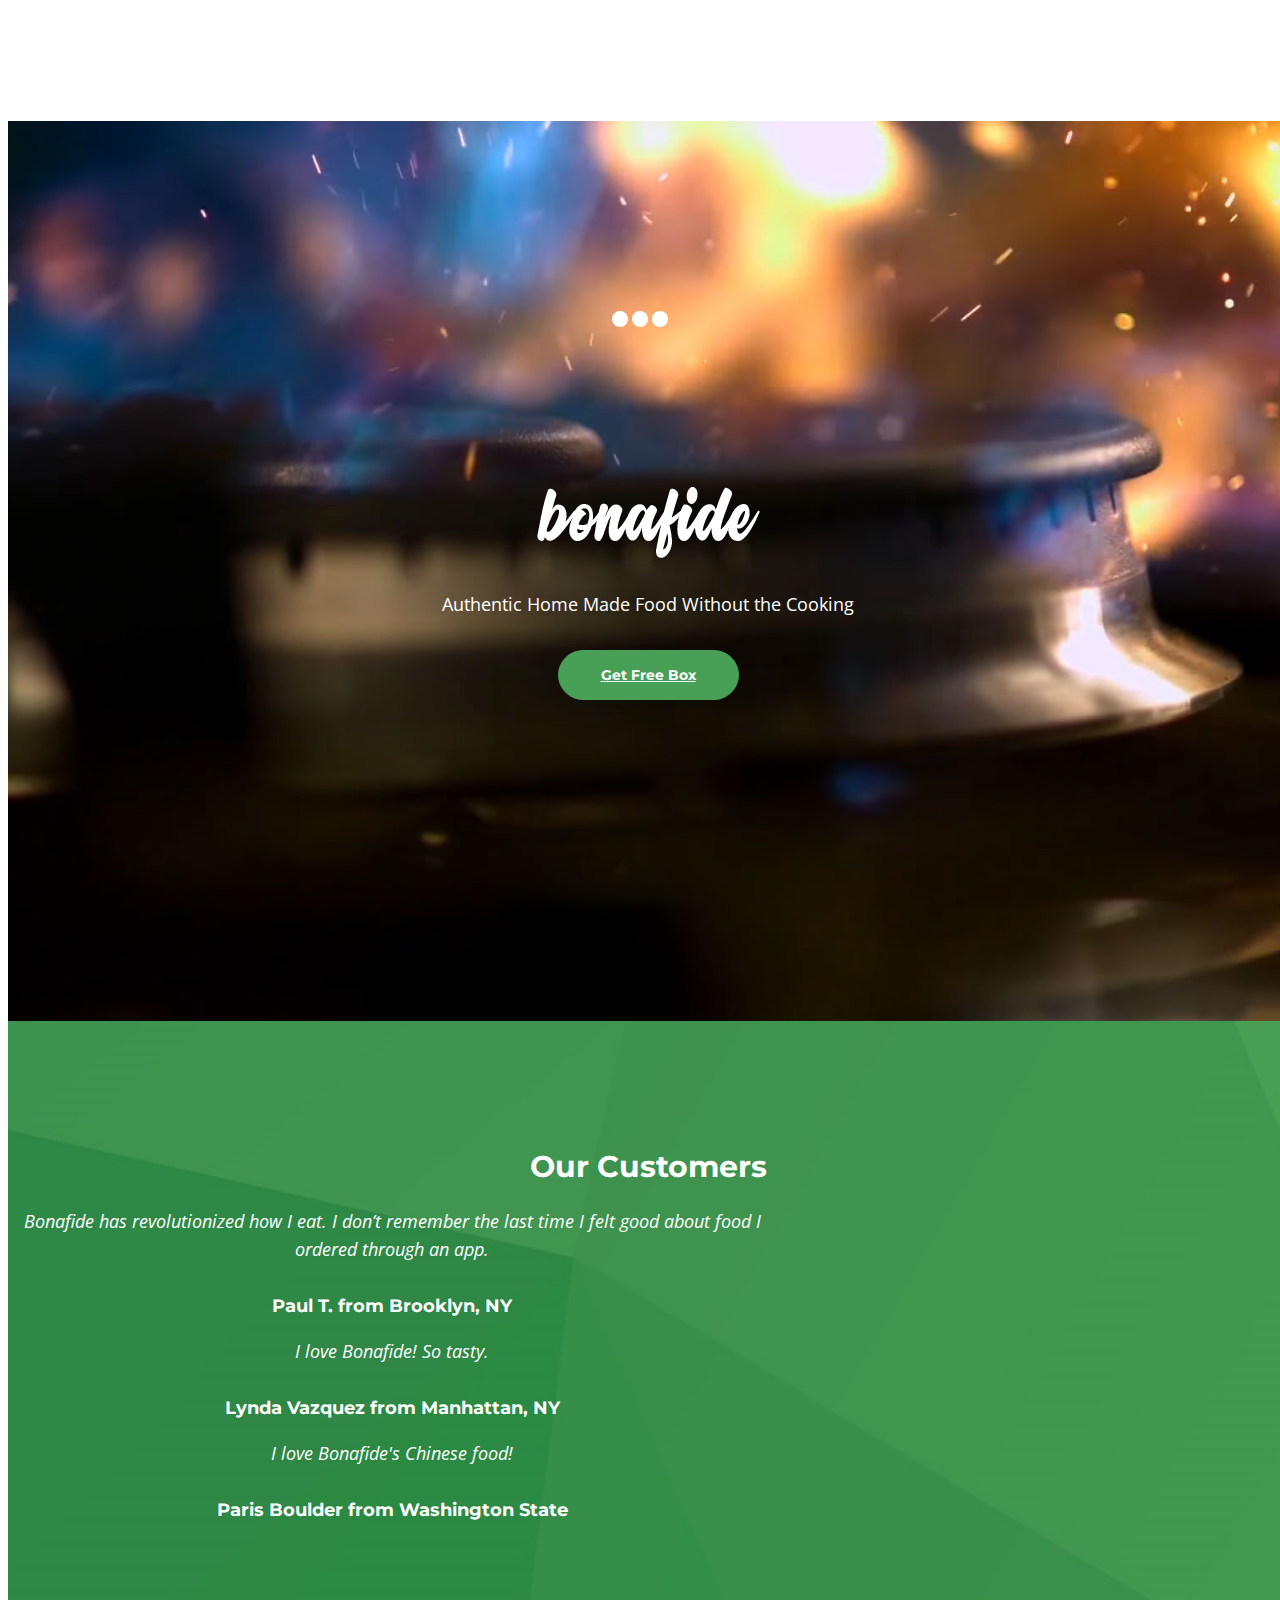
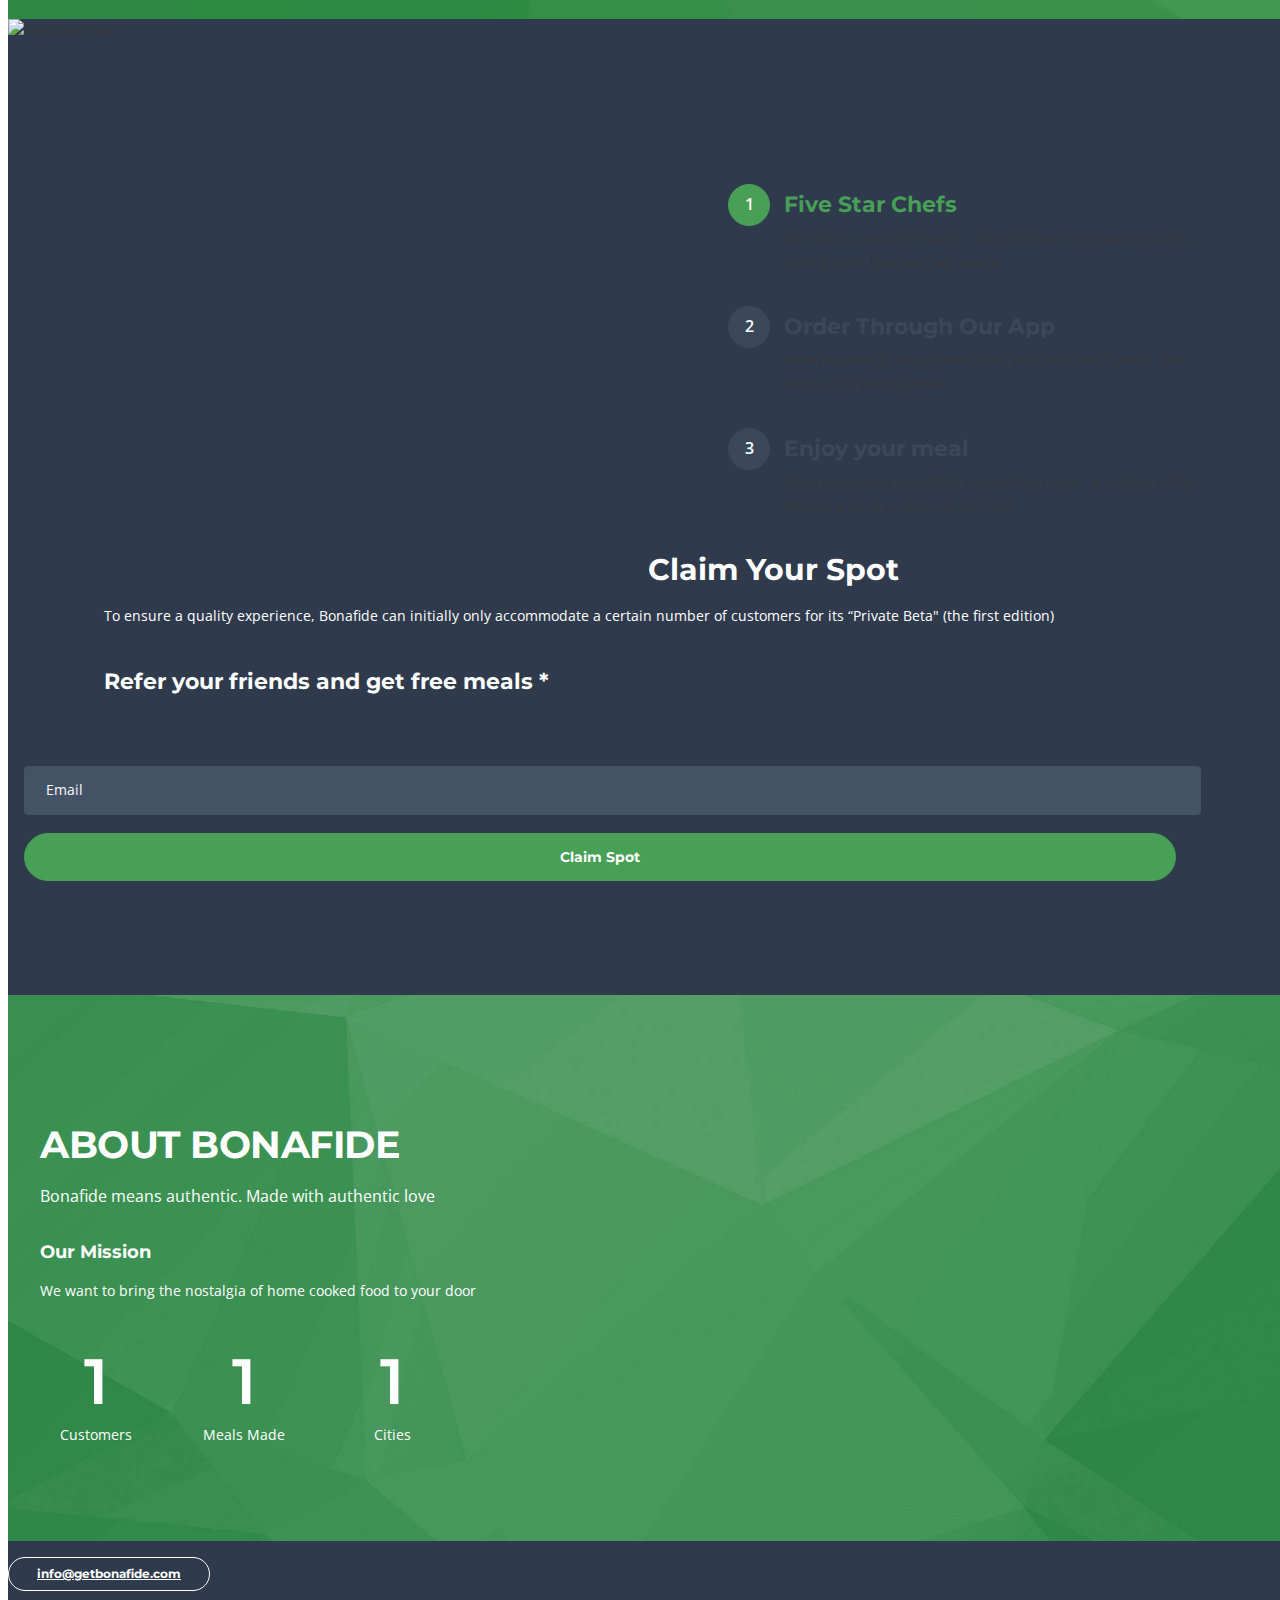
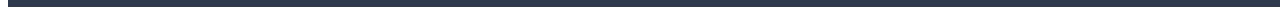
==== index.html @ af2a32ff "Fix CSS issues, redesign success page, implement JS progress controller" ====
<!DOCTYPE html>
<html lang="en">
    <head>
        <meta charset="utf-8">
        <meta name="viewport" content="width=device-width, initial-scale=1, shrink-to-fit=no">
        
        <!-- SEO Meta Tags -->
        <meta name="description" content="Create job listings, gather CV applications and present HR services to online visitors with this Bootstrap 4 HTML landing page template.">
        <meta name="author" content="Inovatik">

        <!-- OG Meta Tags to improve the way the post looks when you share the page on LinkedIn, Facebook, Google+ -->
        <meta property="og:site_name" content="" /> <!-- website name -->
        <meta property="og:site" content="" /> <!-- website link -->
        <meta property="og:title" content=""/> <!-- title shown in the actual shared post -->
        <meta property="og:description" content="" /> <!-- description shown in the actual shared post -->
        <meta property="og:image" content="" /> <!-- image link, make sure it's jpg -->
        <meta property="og:url" content="" /> <!-- where do you want your post to link to -->
        <meta property="og:type" content="article" />

        <!-- Website Title -->
        <title>Bonafide - Authentic Home Cooked Food</title>
        
        <!-- Styles -->
        <link href="https://fonts.googleapis.com/css?family=Open+Sans:300,300i,400,400i,600,600i,700,700i" rel="stylesheet">
        <link href="https://fonts.googleapis.com/css?family=Montserrat:600,700" rel="stylesheet">
        <link href="css/bootstrap.css" rel="stylesheet">
        <link href="css/fontawesome-all.css" rel="stylesheet">
        <link href="css/swiper.css" rel="stylesheet">
        <link href="css/magnific-popup.css" rel="stylesheet">
        <link href="css/styles.css" rel="stylesheet">
        
        <!-- Favicon  -->
        <link rel="icon" href="images/favicon.png">
    </head>
    <body data-spy="scroll" data-target=".fixed-top">
        
        <!-- Preloader -->
        <div class="spinner-wrapper">
            <div class="spinner">
                <div class="bounce1"></div>
                <div class="bounce2"></div>
                <div class="bounce3"></div>
            </div>
        </div>
        <!-- end of preloader -->
        

        <!-- Navbar -->
        <nav class="navbar navbar-expand-md navbar-dark navbar-custom fixed-top">
            <div class="container">
                <!-- Text Logo - Use this if you don't have a graphic logo -->
                <!-- <a class="navbar-brand logo-text page-scroll" href="index.html">Bonafide</a> -->

                <!-- Image Logo -->
                <a class="navbar-brand logo-image page-scroll" href="index.html"><img src="images/bonafide_white.png" alt="Bonafide"></a>
                <div class="sign-up-container">
                    <span class="nav-item">
                        <a class="btn-outline-sm" href="#application">Sign up</a>
                    </span>

                </div>                
                <!-- Mobile Menu Toggle Button -->
                <button class="navbar-toggler" type="button" data-toggle="collapse" data-target="#navbarsExampleDefault" aria-controls="navbarsExampleDefault" aria-expanded="false" aria-label="Toggle navigation">
                    <span class="navbar-toggler-awesome fas fa-bars"></span>
                    <span class="navbar-toggler-awesome fas fa-times"></span>
                </button>
                <!-- end of mobile menu toggle button -->

                
                <div class="collapse navbar-collapse" id="navbarsExampleDefault">
                    <!-- remove comment to show navigation
                         <ul class="navbar-nav ml-auto">
                         
                         <li class="nav-item">
                         <a class="nav-link page-scroll" href="#header">HOME <span class="sr-only">(current)</span></a>
                         </li>
                         <li class="nav-item">
                         <a class="nav-link page-scroll" href="#jobs">FIRST MEAL ON US</a>
                         </li>
                         <li class="nav-item">
                         <a class="nav-link page-scroll" href="#services">MEET OUR CHEFS</a>
                         </li>
                         <li class="nav-item">
                         <a class="nav-link page-scroll" href="#pricing">ABOUT</a>
                         </li>
                         
                         <li class="nav-item dropdown">
                         <a class="nav-link dropdown-toggle page-scroll" href="#about" id="navbarDropdown" role="button" aria-haspopup="true" aria-expanded="false">ABOUT</a>
                         <div class="dropdown-menu" aria-labelledby="navbarDropdown">
                         <a class="dropdown-item" href="job-details.html"><span class="item-text">JOB DETAILS</span></a>
                         <div class="dropdown-items-divide-hr"></div>
                         <a class="dropdown-item" href="terms-conditions.html"><span class="item-text">TERMS CONDITIONS</span></a>
                         <div class="dropdown-items-divide-hr"></div>
                         <a class="dropdown-item" href="privacy-policy.html"><span class="item-text">PRIVACY POLICY</span></a>
                         </div>
                         </li>

                         <li class="nav-item">
                         <a class="nav-link page-scroll" href="#contact">CONTACT</a>
                         </li>
                         </ul>

                         end navigation comment -->
                </div>
            </div> <!-- end of container -->
        </nav> <!-- end of navbar -->
        <!-- end of navbar -->


        <!-- Header -->
        <header id="header" class="header">

            <!-- Header YouTube Background -->
            <div id="bgndVideo" class="player" data-property="{videoURL:'https://www.youtube.com/watch?v=6_2565hnCmI', optimizeDisplay: true, containment:'.header', useOnMobile: true, quality:'highres', autoPlay:true, mute: true, startAt: 0, stopAt: 15, opacity: 1, stopMovieOnBlur: false, showControls: false, showInfo:false}"></div>
            
            <!-- end of header youtube background -->

            <div class="header-content outer">
                <div class="container middle">
                    <div class="row inner">
                        <div class="col-lg-12">
                            <h1 class="h1-large"><img alt="Bonafide" src="images/bonafide_white.png"/></h1>
                            <p class="p-heading p-large">Authentic Home Made Food Without the Cooking</p>
                            <a class="btn-solid-lg page-scroll" href="#application">Get Free Box</a>
                        </div> <!-- end of col -->
                    </div> <!-- end of row -->
                    

                </div> <!-- end of container -->
            </div> <!-- end of header-content -->
        </header> <!-- end of header -->
        <!-- end of header -->

        <!-- Testimonials -->
        <div class="slider">
            <div class="container">
                <div class="row">
                    <div class="col-lg-12">
                        <h3>Our Customers</h3>

                        <!-- Text Slider -->
                        <div class="slider-container">
                            <div class="swiper-container text-slider">
                                <div class="swiper-wrapper">
                                    
                                    <!-- Slide -->
                                    <div class="swiper-slide">
                                        <p class="testimonial-text p-large">Bonafide has revolutionized how I eat. I don’t remember the last time I felt good about food I ordered through an app.</p>
                                        <h5>Paul T. from Brooklyn, NY</h5>
                                    </div> <!-- end of swiper-slide -->
                                    <!-- end of slide -->

                                    <!-- Slide -->
                                    <div class="swiper-slide">
                                        <p class="testimonial-text p-large">I love Bonafide! So tasty.</p>
                                        <h5 class="testimonial-author">Lynda Vazquez from Manhattan, NY</h5>
                                    </div> <!-- end of swiper-slide -->
                                    <!-- end of slide -->

                                    <!-- Slide -->
                                    <div class="swiper-slide">
                                        <p class="testimonial-text p-large">I love Bonafide's Chinese food!</p>
                                        <h5 class="testimonial-author">Paris Boulder from Washington State</h5>
                                    </div> <!-- end of swiper-slide -->
                                    <!-- end of slide -->

                                </div> <!-- end of swiper-wrapper -->
                                
                                <!-- Add Arrows -->
                                <div class="swiper-button-next">
                                </div>
                                <div class="swiper-button-prev">
                                </div>
                                <!-- end of add arrows -->

                            </div> <!-- end of swiper-container -->
                        </div> <!-- end of slider-container -->
                        <!-- end of text slider -->

                    </div> <!-- end of col -->
                </div> <!-- end of row -->
            </div> <!-- end of container -->
        </div> <!-- end of slider -->
        <!-- end of testimonials -->

        <!-- Details 1 -->
        <div id="details" class="accordion clearfix">
            <div class="area-1">
                <img class="fit-picture" src="images/soup.jpg" alt="Bonafide Food" />
            </div>
            <div class="area-2">
                
                <!-- Accordion -->
                <div class="accordion-container" id="accordionOne">
                    <div class="item">
                        <div id="headingOne">
                            <h4>
                                <span data-toggle="collapse" data-target="#collapseOne" aria-expanded="true" aria-controls="collapseOne" role="button">
                                    <span class="circle-numbering">1</span><span class="accordion-title">Five Star Chefs</span>
                                </span>
                            </h4>
                        </div>
                        <div id="collapseOne" class="collapse show" aria-labelledby="headingOne" data-parent="#accordionOne">
                            <div class="accordion-body">
                                We put our meals through a board of world renowned chefs, testing each item on their menu
                            </div>
                        </div>
                    </div> <!-- end of item -->
                    
                    <div class="item">
                        <div id="headingTwo">
                            <h4>
                                <span class="collapsed" data-toggle="collapse" data-target="#collapseTwo" aria-expanded="false" aria-controls="collapseTwo" role="button">
                                    <span class="circle-numbering">2</span><span class="accordion-title">Order Through Our App</span>
                                </span>
                            </h4>
                        </div>
                        <div id="collapseTwo" class="collapse" aria-labelledby="headingTwo" data-parent="#accordionOne">
                            <div class="accordion-body">
                                View pictures of each menu item, read our chef stories, and select your perfect meal
                            </div>
                        </div>
                    </div> <!-- end of item -->
                    
                    <div class="item">
                        <div id="headingThree">
                            <h4>
                                <span class="collapsed" data-toggle="collapse" data-target="#collapseThree" aria-expanded="false" aria-controls="collapseThree" role="button">
                                    <span class="circle-numbering">3</span><span class="accordion-title">Enjoy your meal</span>
                                </span>
                            </h4>
                        </div>
                        <div id="collapseThree" class="collapse" aria-labelledby="headingThree" data-parent="#accordionOne">
                            <div class="accordion-body">
                                Receive your personalized meal at your door, and bask in the bliss of a meal prepared with love
                            </div>
                        </div>
                    </div> <!-- end of item -->
                </div> <!-- end of accordion-container -->
                <!-- end of accordion -->

            </div> <!-- end of area-2 -->
        </div> <!-- end of accordion -->
        <!-- end of details 1 -->


        <!-- Application Form -->
        <div id="application" class="form-1">
            <div class="container">
                <div class="row">
                    <div class="col-lg-6">

                        <!-- Text Container -->
                        <div class="text-container">
                            <h3>Claim Your Spot</h3>
                            <p>To ensure a quality experience, Bonafide can initially only accommodate a certain number of customers for its “Private Beta" (the first edition)</p>
                            <h4>Refer your friends and get free meals *</h4>
                        </div> <!-- end of text-container -->
                        <!-- end of text container -->

                    </div> <!-- end of col -->
                    <div class="col-lg-6">

                        <!-- Form Container -->
                        <form id="ApplicationForm" method="post" enctype="multipart/form-data" data-toggle="validator" data-focus="false">
                            <!--  <div class="form-group">
                                 <input type="text" class="form-control-input" id="gname" name="gname" required>
                                 <label class="label-control" for="gname">Name</label>
                                 <div class="help-block with-errors"></div>
                                 </div> -->
                            <div class="form-group">
                                <input type="email" class="form-control-input" id="gemail" name="gemail" required>
                                <label class="label-control" for="gemail">Email</label>
                                <div class="help-block with-errors"></div>
                            </div>
                            <div class="form-group">
                                <button id="claim_spot" type="submit" class="form-control-submit-button">Claim Spot</button>
                            </div>
                            <div class="form-message">
                                <div id="gmsgSubmit" class="h3 text-center hidden"></div>
                            </div>
                        </form>
                        <!-- end of form container -->

                    </div> <!-- end of col -->
                </div> <!-- end of row -->
            </div> <!-- end of container -->
        </div> <!-- end of form-1 -->
        <!-- end of application form -->
        



        <!-- About -->
        <div id="about" class="counter">
            <div class="container">
                <div class="row">
                    <!--
                         <div class="col-lg-5">
                         <div class="image-container">

                         <div class="slider-container">
                         <div class="swiper-container image-slider-2">
                         <div class="swiper-wrapper">
                         <div class="swiper-slide"><img class="img-fluid" src="images/spices.jpg" height="100%" width="100%" alt="alternative"></div>
                         <div class="swiper-slide"><img class="img-fluid" src="images/spices.jpg" height="100%" width="100%" alt="alternative"></div>
                         <div class="swiper-slide"><img class="img-fluid" src="images/spices.jpg" height="100%" width="100%" alt="alternative"></div>
                         </div>
                         </div>
                         </div>

                         </div>
                         </div>
                         end of image slider col -->

                    <div class="col-lg-12 text-center">
                        <div class="counter-container">
                            <h2>ABOUT BONAFIDE</h2>
                            <p class="p-large">Bonafide means authentic. Made with authentic love</p>
                            <h5>Our Mission</h5>
                            <p>We want to bring the nostalgia of home cooked food to your door</p>

                            <!-- Counter -->
                            <div id="counter" class="text-center">
                                <div class="cell">
                                    <div class="counter-value number-count" id="num_customers" data-count="234">1</div>
                                    <input type="hidden" id="hiddenVal">
                                    <p class="counter-info">Customers</p>
                                </div>
                                <div class="cell">
                                    <div class="counter-value number-count" data-count="1185">1</div>
                                    <p class="counter-info">Meals Made</p>
                                </div>
                                <div class="cell" style="margin-right:0px;">
                                    <div class="counter-value number-count" data-count="9">1</div>
                                    <p class="counter-info">Cities</p>
                                </div>
                            </div>
                            <!-- end of counter -->

                        </div> <!-- end of counter-container -->
                    </div> <!-- end of col -->
                </div> <!-- end of row -->
            </div> <!-- end of container -->
        </div> <!-- end of counter -->
        <!-- end of about -->

        

        <!-- Footer -->
        <div class="footer">
            <div class="container">
                <div class="row">
                    <!--
                    <div class="col-md-4">
                        <div class="footer-col">
                            <h4>About Bonafide</h4>
                            <p>We're passionate about offering authentic home cooked food to our customers</p>
                        </div>
                    </div>
                    end of col -->
                    <div class="col-md-12 text-center">
                        <a class="btn-outline-sm" href="mailto:info@getbonafide.com">info@getbonafide.com</a>
                    </div> <!-- end of col -->

                    <!--
                    <div>
                        <p class="p-small text-center" href="#">www.getbonafide.com</p>
                    </div>
                    -->
                    <!--  <div class="col-md-4">
                         <div class="footer-col float-lg-right">
                         <h4>Social Media</h4>
                         <span class="fa-stack fa-lg">
                         <a href="#your-link">
                         <i class="fas fa-circle fa-stack-2x facebook"></i>
                         <i class="fab fa-facebook-f fa-stack-1x"></i>
                         </a>
                         </span>
                         <span class="fa-stack fa-lg">
                         <a href="#your-link">
                         <i class="fas fa-circle fa-stack-2x twitter"></i>
                         <i class="fab fa-twitter fa-stack-1x"></i>
                         </a>
                         </span>
                         <span class="fa-stack fa-lg">
                         <a href="#your-link">
                         <i class="fas fa-circle fa-stack-2x google-plus"></i>
                         <i class="fab fa-google-plus-g fa-stack-1x"></i>
                         </a>
                         </span>
                         <span class="fa-stack fa-lg">
                         <a href="#your-link">
                         <i class="fas fa-circle fa-stack-2x instagram"></i>
                         <i class="fab fa-instagram fa-stack-1x"></i>
                         </a>
                         </span>
                         <span class="fa-stack fa-lg">
                         <a href="#your-link">
                         <i class="fas fa-circle fa-stack-2x linkedin"></i>
                         <i class="fab fa-linkedin-in fa-stack-1x"></i>
                         </a>
                         </span>
                         <span class="fa-stack fa-lg">
                         <a href="#your-link">
                         <i class="fas fa-circle fa-stack-2x dribbble"></i>
                         <i class="fab fa-dribbble fa-stack-1x"></i>
                         </a>
                         </span>
                         </div> -->
                </div> <!-- end of col -->
            </div> <!-- end of row -->
        </div> <!-- end of container -->
<!--        <div class="copyright">
            <div class="container">
                <div class="row">
                    <div class="col-lg-12">
                        <p class="p-small text-center">Copyright © Bonafide - Authentic Home Cooked Food</p>
                    </div>
                </div>
            </div>
        </div> end of copyright -->
        <!-- end of footer -->
        
        <!-- Scripts -->
        <script src="js/jquery.min.js"></script> <!-- jQuery for Bootstrap's JavaScript plugins -->
        <script src="js/popper.min.js"></script> <!-- Popper tooltip library for Bootstrap -->
        <script src="js/bootstrap.min.js"></script> <!-- Bootstrap framework -->
        <script src="js/jquery.easing.min.js"></script> <!-- jQuery Easing for smooth scrolling between anchors -->
        <script src="js/jquery.mb.ytplayer.min.js"></script> <!-- YTPlayer for video header background -->
        <script src="js/swiper.min.js"></script> <!-- Swiper for image and text sliders -->
        <script src="js/jquery.magnific-popup.js"></script> <!-- Magnific Popup for lightboxes -->
        <script src="js/isotope.pkgd.min.js"></script> <!-- Isotope for filter -->
        <script src="js/jquery.countTo.js"></script> <!-- jQuery countTo for counting animation -->
        <script src="js/validator.min.js"></script> <!-- Validator.js - Bootstrap plugin that validates forms -->
        <script src="js/scripts.js"></script> <!-- Custom scripts -->
    </body>
</html>
---- css/styles.css ----
/* Template: Viso - HR Recruiting Landing Page Template
   Author: InovatikThemes
   Created: Oct 2018
   Description: Master CSS file
*/

/*****************************************
Table Of Contents:

01. General Styles
02. Preloader
03. Navigation
04. Header
05. Objectives
06. Jobs Panel
07. Jobs List
08. Application Form
09. Testimonials
10. Services
11. Details 1
12. Details 2
13. Pricing Table
14. About
15. Contact
16. Footer
17. Back To Top Button
18. Terms Conditions And Privacy Policy
19. Media Queries
******************************************/

/*****************************************
Colors:

- Backgrounds - light gray: #f8f9fc
- Backgrounds - dark gray: #2f3b4d
- Backgrounds, header text, filter buttons, accordion circles, tabs links - gray: #3b485a
- Buttons - green: rgb(72,159,86)
- Navbar - dark purple: #914ada
- Buttons, headings, social icons, tabs links - purple: #b15bfd;
- Buttons, headings, bullets, small icons - light purple: #c788ff
******************************************/


/******************************/
/*     01. General Styles     */
/******************************/
body,
html {
    width: 100%;
    height: 100%;
}
.narrow-page{
    max-width: 530px;
    margin-left: auto;
    margin-right: auto;
}
body, p {
    color: #37373c; 
    font: 400 0.875rem/1.5rem "Open Sans", sans-serif;
}

.p-large {
    font: 400 1rem/1.625rem "Open Sans", sans-serif;
}

.p-small {
    font: 400 0.75rem/1.125rem "Open Sans", sans-serif;
}

.p-heading {
    margin-bottom: 3.75rem;
}

.v-space-lg li {
    margin-bottom: 0.25rem;
}

.indent {
    padding-left: 1.25rem;
}

h1 {
    font: 700 3rem/3.5rem "Montserrat", sans-serif;
    letter-spacing: -1.25px;
}

.h1-large {
    margin-bottom: 0.75rem;
    font: 700 2.75rem/3.375rem "Montserrat", sans-serif;
}

h2 {
    margin-bottom: 0.875rem;
    color: #3b485a;
    font: 700 2.375rem/2.75rem "Montserrat", sans-serif;
    letter-spacing: -0.5px;
}

h3 {
    margin-bottom: 0.625rem;
    color: #3b485a;
    font: 700 1.875rem/2.5rem "Montserrat", sans-serif;
}

h4 {
    margin-bottom: 0.5rem;
    color: #3b485a;
    font: 700 1.375rem/1.75rem "Montserrat", sans-serif;
}

h5 {
    color: #3b485a;
    font: 700 1.125rem/1.625rem "Montserrat", sans-serif;
}

h6 {
    color: #3b485a;
    font: 700 1rem/1.5rem "Montserrat", sans-serif;
}

a {
    color: #37373c;
}

a:hover {
    color: #37373c;
    text-decoration: none;
}

.underline,
.underline:hover {
    text-decoration: underline;
}

.testimonial-text {
    font-style: italic;
}

.purple {
    color: #b15bfd;
}

.purple-light {
    color: #c788ff;
}

.btn-solid-reg {
    display: inline-block;
    padding: 1.25rem 2.25rem 1.25rem 2.25rem;
    border: 1px solid rgb(72,159,86);
    border-radius: 2rem;
    background-color: rgb(72,159,86);
    color: #fff;
    font: 700 0.875rem/0 "Montserrat", sans-serif;
    transition: all 0.2s;
}

.btn-solid-reg:hover {
    background-color: transparent;
    color: rgb(72,159,86);
}

.btn-solid-lg {
    display: inline-block;
    padding: 1.5rem 2.625rem 1.5rem 2.625rem;
    border: 1px solid rgb(72,159,86);
    border-radius: 2rem;
    background-color: rgb(72,159,86);
    color: #fff;
    font: 700 0.875rem/0 "Montserrat", sans-serif;
    transition: all 0.2s;
}

.btn-solid-lg:hover {
    background-color: transparent;
    color: rgb(72,159,86);
}

.btn-outline-reg {
    display: inline-block;
    padding: 1.25rem 2.25rem 1.25rem 2.25rem;
    border: 1px solid #b15bfd;
    border-radius: 2rem;
    background-color: transparent;
    color: #b15bfd;
    font: 700 0.875rem/0 "Montserrat", sans-serif;
    transition: all 0.2s;
}

.btn-outline-reg:hover {
    background-color: #b15bfd;
    color: #fff;
}

.btn-outline-sm {
    display: inline-block;
    padding: 1rem 1.75rem 1rem 1.75rem;
    border: 1px solid #fff;
    border-radius: 2rem;
    background-color: transparent;
    color: #fff;
    font: 700 0.75rem/0 "Montserrat", sans-serif;
    transition: all 0.2s;
}

.btn-outline-sm:hover {
    background-color: #fff;
    color: #37373c;
}

.btn-read-more {
    display: inline-block;
    color: rgb(72,159,86);
    font: 600 0.875rem/1.5rem "Montserrat", sans-serif;
    transition: all 0.2s;
}

.btn-read-more:hover {
    color: #a9eb5f;
}

.section-divide-hr {
    width: 84%;
    height: 1px;
    border: none;
    background-color: #864b82;
    opacity: 0.2;
}

.form-group {
    position: relative;
    margin-bottom: 1.125rem;
}

.form-group.has-error.has-danger {
    margin-bottom: 0.625rem;
}

.form-group.has-error.has-danger .help-block.with-errors ul {
    margin-top: 0.375rem;
}

.label-control {
    position: absolute;
    top: 0.8125rem;
    left: 1.375rem;
    color: #f8f9fc;
    opacity: 1;
    font: 400 0.875rem/1.375rem "Open Sans", sans-serif;
    cursor: text;
    transition: all 0.2s ease;
}

/* IE10+ hack to solve lower label text position compared to the rest of the browsers */
@media screen and (-ms-high-contrast: active), screen and (-ms-high-contrast: none) {  
    .label-control {
        top: 0.625rem;
    }
}

.form-control-input:focus + .label-control,
.form-control-input.notEmpty + .label-control,
.form-control-textarea:focus + .label-control,
.form-control-textarea.notEmpty + .label-control {
    top: 0.125rem;
    opacity: 1;
    font-size: 0.75rem;
    font-weight: 700;
}

.form-control-input,
.form-control-select {
    display: block; /* needed for proper display of the label in Firefox, IE, Edge */
    width: 100%;
    padding-top: 1rem;
    padding-bottom: 0rem;
    padding-left: 1.3125rem;
    border: 1px solid #445266;
    border-radius: 0.25rem;
    background-color: #445266;
    color: #fff;
    font: 400 0.875rem/1.9375rem "Open Sans", sans-serif;
    transition: all 0.2s;
    -webkit-appearance: none; /* removes inner shadow on form inputs on ios safari */
}

.form-control-select {
    padding-top: 0.5rem;
    padding-bottom: 0.5rem;
    height: 2.875rem;
}

/* IE10+ hack to solve lower label text position compared to the rest of the browsers */
@media screen and (-ms-high-contrast: active), screen and (-ms-high-contrast: none) {  
    .form-control-input {
        padding-top: 1rem;
        padding-bottom: 0.5rem;
        line-height: 2rem;
    }

    .form-control-select {
        padding-top: 0.625rem;
        padding-bottom: 0.75rem;
        line-height: 2rem;
    }
}

select {
    /* you should keep these first rules in place to maintain cross-browser behavior */
    -webkit-appearance: none;
    -moz-appearance: none;
    -ms-appearance: none;
    -o-appearance: none;
    appearance: none;
    background-image: url('../images/down-arrow.png');
    background-position: 96% 50%;
    background-repeat: no-repeat;
    outline: none;
}

select::-ms-expand {
    display: none; /* removes the ugly default down arrow on select form field in IE11 */
}

.form-control-textarea {
    display: block; /* used to eliminate a bottom gap difference between Chrome and IE/FF */
    width: 100%;
    height: 8rem; /* used instead of html rows to normalize height between Chrome and IE/FF */
    padding-top: 1.25rem;
    padding-left: 1.3125rem;
    border: 1px solid #445266;
    border-radius: 0.25rem;
    background-color: #445266;
    color: #fff;
    font: 400 0.875rem/1.75rem "Open Sans", sans-serif;
    transition: all 0.2s;
}

.form-control-input:focus,
.form-control-select:focus,
.form-control-textarea:focus {
    border: 1px solid #556274;
    outline: none; /* Removes blue border on focus */
    background-color: #556274;
    box-shadow: 0 0.5rem 0.5rem -0.375rem #0f1d24;
}

.form-control-input:hover,
.form-control-select:hover,
.form-control-textarea:hover {
    border: 1px solid #556274;
    background-color: #556274;
    box-shadow: 0 0.5rem 0.5rem -0.375rem #0f1d24;
}

.checkbox {
    font: 400 0.75rem/1.25rem "Open Sans", sans-serif;
}

input[type='checkbox'] {
    vertical-align: -15%;
    margin-right: 0.375rem;
}

/* IE10+ hack to raise checkbox field position compared to the rest of the browsers */
@media screen and (-ms-high-contrast: active), screen and (-ms-high-contrast: none) {  
    input[type='checkbox'] {
        vertical-align: -9%;
    }
}

.form-control-submit-button {
    display: inline-block;
    width: 100%;
    height: 3rem;
    border: 1px solid rgb(72,159,86);
    border-radius: 1.5rem;
    background-color: rgb(72,159,86);
    color: #fff;
    font: 700 0.875rem/1.75rem "Montserrat", sans-serif;
    cursor: pointer;
    transition: all 0.2s;
}

.form-control-submit-button:hover {
    background-color: transparent;
    color: rgb(72,159,86);
}

/* Form Success And Error Message Formatting */
#gmsgSubmit.h3.text-center.tada.animated,
#cmsgSubmit.h3.text-center.tada.animated,
#pmsgSubmit.h3.text-center.tada.animated,
#gmsgSubmit.h3.text-center,
#cmsgSubmit.h3.text-center,
#pmsgSubmit.h3.text-center {
    display: block;
    margin-bottom: 0;
    color: #f9f9fc;
    font: 400 1.125rem/1rem "Open Sans", sans-serif;
}

.help-block.with-errors {
    color: #fff;
    font-size: 0.75rem;
    line-height: 1.125rem;
}

.help-block.with-errors ul {
    margin-bottom: 0;
}
/* end of form success and error message formatting */

/* Form Success And Error Message Animation - Animate.css */
@-webkit-keyframes tada {
    from {
        -webkit-transform: scale3d(1, 1, 1);
        -ms-transform: scale3d(1, 1, 1);
        transform: scale3d(1, 1, 1);
    }
    10%, 20% {
        -webkit-transform: scale3d(.9, .9, .9) rotate3d(0, 0, 1, -3deg);
        -ms-transform: scale3d(.9, .9, .9) rotate3d(0, 0, 1, -3deg);
        transform: scale3d(.9, .9, .9) rotate3d(0, 0, 1, -3deg);
    }
    30%, 50%, 70%, 90% {
        -webkit-transform: scale3d(1.1, 1.1, 1.1) rotate3d(0, 0, 1, 3deg);
        -ms-transform: scale3d(1.1, 1.1, 1.1) rotate3d(0, 0, 1, 3deg);
        transform: scale3d(1.1, 1.1, 1.1) rotate3d(0, 0, 1, 3deg);
    }
    40%, 60%, 80% {
        -webkit-transform: scale3d(1.1, 1.1, 1.1) rotate3d(0, 0, 1, -3deg);
        -ms-transform: scale3d(1.1, 1.1, 1.1) rotate3d(0, 0, 1, -3deg);
        transform: scale3d(1.1, 1.1, 1.1) rotate3d(0, 0, 1, -3deg);
    }
    to {
        -webkit-transform: scale3d(1, 1, 1);
        -ms-transform: scale3d(1, 1, 1);
        transform: scale3d(1, 1, 1);
    }
}

@keyframes tada {
    from {
        -webkit-transform: scale3d(1, 1, 1);
        -ms-transform: scale3d(1, 1, 1);
        transform: scale3d(1, 1, 1);
    }
    10%, 20% {
        -webkit-transform: scale3d(.9, .9, .9) rotate3d(0, 0, 1, -3deg);
        -ms-transform: scale3d(.9, .9, .9) rotate3d(0, 0, 1, -3deg);
        transform: scale3d(.9, .9, .9) rotate3d(0, 0, 1, -3deg);
    }
    30%, 50%, 70%, 90% {
        -webkit-transform: scale3d(1.1, 1.1, 1.1) rotate3d(0, 0, 1, 3deg);
        -ms-transform: scale3d(1.1, 1.1, 1.1) rotate3d(0, 0, 1, 3deg);
        transform: scale3d(1.1, 1.1, 1.1) rotate3d(0, 0, 1, 3deg);
    }
    40%, 60%, 80% {
        -webkit-transform: scale3d(1.1, 1.1, 1.1) rotate3d(0, 0, 1, -3deg);
        -ms-transform: scale3d(1.1, 1.1, 1.1) rotate3d(0, 0, 1, -3deg);
        transform: scale3d(1.1, 1.1, 1.1) rotate3d(0, 0, 1, -3deg);
    }
    to {
        -webkit-transform: scale3d(1, 1, 1);
        -ms-transform: scale3d(1, 1, 1);
        transform: scale3d(1, 1, 1);
    }
}

.tada {
    -webkit-animation-name: tada;
    animation-name: tada;
}

.animated {
    -webkit-animation-duration: 1s;
    animation-duration: 1s;
    -webkit-animation-fill-mode: both;
    animation-fill-mode: both;
}
/* end of form success and error message animation - Animate.css */

/* Fade-move Animation For Lightbox - Magnific Popup */
/* at start */
.my-mfp-slide-bottom .zoom-anim-dialog {
    opacity: 0;
    transition: all 0.2s ease-out;
    -webkit-transform: translateY(-1.25rem) perspective(37.5rem) rotateX(10deg);
    -ms-transform: translateY(-1.25rem) perspective(37.5rem) rotateX(10deg);
    transform: translateY(-1.25rem) perspective(37.5rem) rotateX(10deg);
}

/* animate in */
.my-mfp-slide-bottom.mfp-ready .zoom-anim-dialog {
    opacity: 1;
    -webkit-transform: translateY(0) perspective(37.5rem) rotateX(0); 
    -ms-transform: translateY(0) perspective(37.5rem) rotateX(0); 
    transform: translateY(0) perspective(37.5rem) rotateX(0); 
}

/* animate out */
.my-mfp-slide-bottom.mfp-removing .zoom-anim-dialog {
    opacity: 0;
    -webkit-transform: translateY(-0.625rem) perspective(37.5rem) rotateX(10deg); 
    -ms-transform: translateY(-0.625rem) perspective(37.5rem) rotateX(10deg); 
    transform: translateY(-0.625rem) perspective(37.5rem) rotateX(10deg); 
}

/* dark overlay, start state */
.my-mfp-slide-bottom.mfp-bg {
    opacity: 0;
    transition: opacity 0.2s ease-out;
}

/* animate in */
.my-mfp-slide-bottom.mfp-ready.mfp-bg {
    opacity: 0.8;
}
/* animate out */
.my-mfp-slide-bottom.mfp-removing.mfp-bg {
    opacity: 0;
}
/* end of fade-move animation for lightbox - magnific popup */

/* Fade Animation For Image Slider - Magnific Popup */
@-webkit-keyframes fadeIn {
    from {
        opacity: 0;
    }
    to {
        opacity: 1;
    }
}

@keyframes fadeIn {
    from {
        opacity: 0;
    }
    to {
        opacity: 1;
    }
}

.fadeIn {
    -webkit-animation: fadeIn 0.6s;
    animation: fadeIn 0.6s;
}

@-webkit-keyframes fadeOut {
    from {
        opacity: 1;
    }
    to {
        opacity: 0;
    }
}

@keyframes fadeOut {
    from {
        opacity: 1;
    }
    to {
        opacity: 0;
    }
}

.fadeOut {
    -webkit-animation: fadeOut 0.8s;
    animation: fadeOut 0.8s;
}
/* end of fade animation for image slider - magnific popup */


/*************************/
/*     02. Preloader     */
/*************************/
.spinner-wrapper {
    position: fixed;
    z-index: 999999;
    top: 0;
    right: 0;
    bottom: 0;
    left: 0;
    /*background: #1e374b;*/
}

.spinner {
    position: absolute;
    top: 50%; /* centers the loading animation vertically one the screen */
    left: 50%; /* centers the loading animation horizontally one the screen */
    width: 3.75rem;
    height: 1.25rem;
    margin: -0.625rem 0 0 -1.875rem; /* is width and height divided by two */ 
    text-align: center;
    margin-top: -10em;
}

.spinner > div {
    display: inline-block;
    width: 1rem;
    height: 1rem;
    border-radius: 100%;
    background-color: #fff;
    -webkit-animation: sk-bouncedelay 1.4s infinite ease-in-out both;
    animation: sk-bouncedelay 1.4s infinite ease-in-out both;
}

.spinner .bounce1 {
    -webkit-animation-delay: -0.32s;
    animation-delay: -0.32s;
}

.spinner .bounce2 {
    -webkit-animation-delay: -0.16s;
    animation-delay: -0.16s;
}

@-webkit-keyframes sk-bouncedelay {
    0%, 80%, 100% { -webkit-transform: scale(0); }
    40% { -webkit-transform: scale(1.0); }
}

@keyframes sk-bouncedelay {
    0%, 80%, 100% { 
        -webkit-transform: scale(0);
        -ms-transform: scale(0);
        transform: scale(0);
    } 40% { 
        -webkit-transform: scale(1.0);
        -ms-transform: scale(1.0);
        transform: scale(1.0);
    }
}


/**************************/
/*     03. Navigation     */
/**************************/
.navbar-custom {
    /*	  background-color: rgb(72,159,86);*/
    font: 600 0.75rem/2rem "Montserrat", sans-serif;
    transition: all 0.2s;
}
.top-nav-collapse{
    background-color: rgb(73,159,86) !important;
}
.navbar-custom .navbar-brand.logo-text {
    margin-top: -2px;
    font: italic 600 2.75rem/2rem "Open Sans", sans-serif;
    letter-spacing: -1px;
}

.navbar-custom .navbar-brand.logo-image img {
   /* width: 4.4375rem;*/
    height: 2rem;
    margin-bottom: 1px;
    -webkit-backface-visibility: hidden;
}

.navbar-custom .navbar-nav {
    margin-top: 0.75rem;
}
.navbar-custom .container{
    position: relative;

}
.navbar-custom .sign-up-container{
    position: absolute;
    right: 15px;

}
.navbar-custom .nav-item .nav-link {
    padding: 0.25rem 0.75rem 0.25rem 0.75rem;
    color: #fff;
    transition: all 0.2s ease;
}

.navbar-custom .nav-item .nav-link:hover,
.navbar-custom .nav-item .nav-link.active {
    color: #befd77;
}

/* Dropdown Menu */
.navbar-custom .dropdown:hover > .dropdown-menu {
    display: block; /* this makes the dropdown menu stay open while hovering it */
    min-width: auto;
    animation: fadeDropdown 0.2s; /* required for the fade animation */
}

@keyframes fadeDropdown {
    0% {
        opacity: 0;
    }

    100% {
        opacity: 1;
    }
}

.navbar-custom .dropdown-toggle:focus { /* removes dropdown outline on focus  */
    outline: 0;
}

.navbar-custom .dropdown-menu {
    margin-top: 0;
    border: none;
    border-radius: 0.375rem;
    /* background-color: #3b485a;*/
    /*	background-color: rgb(72,159,86);*/
}

.navbar-custom .dropdown-item {
    color: #fff;
}

.navbar-custom .dropdown-item:hover {
    background-color: rgb(72,159,86);
    /* background-color: #3b485a;*/
}

.navbar-custom .dropdown-item .item-text {
    font: 600 0.75rem/1.5rem "Montserrat", sans-serif;
}

.navbar-custom .dropdown-item:hover .item-text {
    color: #befd77;
}

.navbar-custom .dropdown-items-divide-hr {
    width: 100%;
    height: 1px;
    margin: 0.25rem auto 0.25rem auto;
    border: none;
    background-color: #b5bcc4;
    opacity: 0.2;
}
/* end of dropdown menu */

.navbar-custom .btn-outline-sm {
    /*	display: none;*/
}

.navbar-custom .navbar-toggler {
    border: none;
    color: #fff;
    font-size: 2rem;
    /* IMPORTANT remove to enable toggler */
    display: none;
}

.navbar-custom button[aria-expanded='false'] .navbar-toggler-awesome.fas.fa-times{
    display: none;
}

.navbar-custom button[aria-expanded='false'] .navbar-toggler-awesome.fas.fa-bars{
    display: inline-block;
}

.navbar-custom button[aria-expanded='true'] .navbar-toggler-awesome.fas.fa-bars{
    display: none;
}

.navbar-custom button[aria-expanded='true'] .navbar-toggler-awesome.fas.fa-times{
    display: inline-block;
    margin-right: 0.125rem;
}


/*********************/
/*    04. Header     */
/*********************/
.header {
    background: linear-gradient(rgba(145, 211, 67, 0), rgba(145, 211, 67, 0)), url('../images/header-background.jpg') center center no-repeat;
    background-size: cover; 
    text-align: center;
    min-height: 100%;

}
.outer {
    display: table;
    position: absolute;
    height: 100%;
    width: 100%;
}

.middle {
    display: table-cell;
    vertical-align: middle;
}

.inner {
    margin-left: auto;
    margin-right: auto;
}
.header .header-content {
    /*padding-top: 10rem;
  padding-bottom: 4rem;*/
}

.header .h1-large,
.header .p-large {
    color: #fff;
}

.header .p-large {
    font-size: 1.125rem;
    line-height: 1.75rem;
}

.header .p-heading {
    margin-bottom: 2rem;
}

/* Customer Logos */
.header .slider-wrapper {
    width: 100%;
    margin-top: 6rem;
    border-radius: 4rem;
    background-color: #f8f9fc;
}

.header .swiper-container {
    max-width: 86%;
    padding-top: 1.25rem;
    padding-bottom: 1.25rem;
    text-align: center;
}
/* end of customer logos */


/*************************/
/*    05. Objectives     */
/*************************/
.basic-1 .area-1,
.basic-1 .area-2 {
    height: 100%;
    padding-top: 7.5rem;
    padding-bottom: 6.5rem;
}

.basic-1 .area-1 {
    background-color: #2f3b4d;
}

.basic-1 .area-2 {
    background-color: #3b485a;
}

.basic-1 .area-1 .text-container {
    margin-right: 1rem;
    margin-left: 1rem;
}

.basic-1 .area-2 .text-container {
    margin-left: 1rem;
    margin-right: 1rem;
}

.basic-1 .fa-stack {
    margin-right: 0.5rem;
    vertical-align: -19%;
}

.basic-1 .area-1 .fa-stack-2x {
    color: #b15bfd;
}

.basic-1 .area-1 .fa-stack-1x {
    color: #fff;
}

.basic-1 .area-2 .fa-stack-2x {
    color: #b15bfd;
}

.basic-1 .area-2 .fa-stack-1x {
    color: #fff;
}

.basic-1 h3,
.basic-1 p {
    color: #fff;
}

.basic-1 h3 {
    display: inline-block;
}

.basic-1 .p-large {
    font-size: 1.125rem;
    line-height: 1.75rem;
}


/*************************/
/*    06. Jobs Panel     */
/*************************/
.filter {
    padding-top: 7rem;
    padding-bottom: 6.25rem;
    background-color: #f8f9fc;
    transition: all 2s;
}

.filter h2,
.filter .p-heading {
    text-align: center;
}

.filter .p-heading {
    margin-bottom: 3.25rem;
}

.filter .button-group {
    margin-bottom: 1.25rem;
    text-align: center;
}

.filter .button-group a {
    display: inline-block;
    margin-right: 3px;
    margin-bottom: 0.75rem;
    margin-left: 3px;
    padding: 0.25rem 1.25rem 0.25rem 1.25rem;
    border-radius: 0.125rem;
    background-color: #b15bfd;
    color: #fff;
    font: 600 0.875rem/1.375rem "Montserrat", sans-serif;
    cursor: pointer;
    transition: all 0.2s ease;
}

.filter .button-group .button:hover {
    background-color: rgb(72,159,86);
    color: #fff;
}

.filter .button-group .button.is-checked {
    background-color: rgb(73,159,86);
    color: #fff;
}

.filter .button-group .button.is-checked:hover {
    color: #fff;
}

.filter .element-item { 
    left: 0;
    right: 0;
    max-width: 30rem;
    margin-right: auto;
    margin-bottom: 1.25rem;
    margin-left: auto;
    padding: 1.25rem 1rem 1.25rem 1.125rem;
    border-radius: 0.25rem;
    background-color: #fff;
    transition: all 0.2s;
}

.filter .element-item:hover { 
    box-shadow: 0 0.25rem 0.75rem 0rem #cccccc;
}

.filter .element-item p {
    margin-bottom: 0.75rem;
    line-height: 1.375rem;
}

.filter .element-item .p-small {
    margin-bottom: 0;
    color: #bbbbbd;
}

.filter .element-item .p-small .fa-calendar-alt {
    margin-right: 0.375rem;
    color: #c788ff;
    vertical-align: 7%;
}


/************************/
/*    07. Jobs List     */
/************************/
.basic-2 {
    padding-top: 7rem;
    padding-bottom: 4.5rem;
    background: linear-gradient(rgba(42, 53, 68, 0.2), rgba(42, 53, 68, 0.2)), url('../images/jobs-list-background.jpg') center center no-repeat;
    background-size: cover; 
}

.basic-2 h2,
.basic-2 .p-heading {
    text-align: center;
}

.basic-2 h2 {
    color: #fff;
}

.basic-2 p {
    color: #fff;
}

.basic-2 .text-container {
    margin-bottom: 3rem;
}

.basic-2 .text-container p {
    margin-bottom: 0.625rem;
}

.basic-2 .p-small .fa-calendar-alt {
    margin-right: 0.375rem;
    color: #c788ff;
    vertical-align: 7%;
}

.basic-2 .p-small {
    color: #d6cfcf;
}


/*******************************/
/*    08. Application Form     */
/*******************************/
.form-1 {
    padding-top: 6rem;
    padding-bottom: 6rem;
    background-color: #2f3b4d;
    color: #fff;
}

.form-1 h3, 
.form-1 h4, 
.form-1 p,
.form-1 ul,
.form-1 a {
    color: #fff;
}

.form-1 .text-container {
    margin-bottom: 4rem;
}

.form-1 h4 {
    margin-top: 2.5rem;
}

.form-1 .list-unstyled .fas {
    color: #c788ff;
    font-size: 0.875rem;
    line-height: 1.5rem;
}

.form-1 .list-unstyled .media-body {
    margin-left: 0.375rem;
}

/* Input File Button */
.form-1 .inputfile {
    position: absolute;
    z-index: -1;
    overflow: hidden;
    width: 0.1px;
    height: 0.1px;
    opacity: 0;
}

.form-1 .inputfile + label {
    display: inline-block;
    overflow: hidden;
    max-width: 80%;
    margin-bottom: 0.75rem;
    padding: 0.6875rem 1.25rem;
    border-radius: 0.25rem;
    color: #f8f9fc;
    background-color: #445266;
    font-size: 0.875rem;
    font-weight: 400;
    text-overflow: ellipsis;
    white-space: nowrap;
    cursor: pointer;
    transition: all 0.2s;
}

.form-1 .inputfile:focus + label,
.form-1 .inputfile.has-focus + label,
.form-1 .inputfile + label:hover {
    background-color: #556274;
}

.form-1 .inputfile + label svg {
    width: 1em;
    height: 1em;
    margin-top: -0.375em;
    margin-right: 0.25em;
    fill: currentColor;
}
/* end of input file button */


/****************************/
/*     09. Testimonials     */
/****************************/
.slider {
    padding-top: 6rem;
    padding-bottom: 6rem;
    background: linear-gradient(rgba(78, 3, 139, 0), rgba(78, 3, 139, 0)), url('../images/testimonials-background.jpg') center center no-repeat;
    background-size: cover;
}

.slider h3 {
    margin-bottom: 1.25rem;
    color: #fff;
    text-align: center;
}

.slider .slider-container {
    position: relative;
}

.slider .testimonial-text,
.slider h5 {
    color: #fff;
}

.slider .swiper-container {
    position: static;
    width: 80%;
    border-radius: 0.25rem;
    text-align: center;
}

.slider .swiper-slide .testimonial-text {
    margin-bottom: 1rem;
    font-size: 1.125rem;
    line-height: 1.75rem;
}	

.slider .swiper-slide h5 {
    margin-bottom: 0;
}

.slider .swiper-button-prev,
.slider .swiper-button-next {
    top: 42%;
    width: 1.125rem;
}

.slider .swiper-button-prev:focus,
.slider .swiper-button-next:focus {
    /* even if you can't see it chrome you can see it on mobile device */
    outline: none;
}

.slider .swiper-button-prev {
    left: 0.875rem;
    background-image: url("data:image/svg+xml;charset=utf-8,%3Csvg%20xmlns%3D'http%3A%2F%2Fwww.w3.org%2F2000%2Fsvg'%20viewBox%3D'0%200%2028%2044'%3E%3Cpath%20d%3D'M0%2C22L22%2C0l2.1%2C2.1L4.2%2C22l19.9%2C19.9L22%2C44L0%2C22L0%2C22L0%2C22z'%20fill%3D'%23ffffff'%2F%3E%3C%2Fsvg%3E");
    background-size: 1.125rem 1.75rem;
}

.slider .swiper-button-next {
    right: 0.875rem;
    background-image: url("data:image/svg+xml;charset=utf-8,%3Csvg%20xmlns%3D'http%3A%2F%2Fwww.w3.org%2F2000%2Fsvg'%20viewBox%3D'0%200%2028%2044'%3E%3Cpath%20d%3D'M27%2C22L27%2C22L5%2C44l-2.1-2.1L22.8%2C22L2.9%2C2.1L5%2C0L27%2C22L27%2C22z'%20fill%3D'%23ffffff'%2F%3E%3C%2Fsvg%3E");
    background-size: 1.125rem 1.75rem;
}


/************************/
/*     10. Services     */
/************************/
.cards-1 {
    padding-top: 6rem;
    padding-bottom: 3.125rem;
    background-color: #f8f9fc;
}

.cards-1 h2, 
.cards-1 .p-heading {
    text-align: center;
}

.cards-1 .card {
    max-width: 20.875rem;
    margin-right: auto;
    margin-bottom: 2.75rem;
    margin-left: auto;
    border: none;
    background: transparent;
}

.cards-1 .card-image {
    width: 7rem;
    height: 7rem;
    margin-right: auto;
    margin-bottom: 1.5rem;
    margin-left: auto;
}

.cards-1 .card-body {
    padding: 0;
}

.cards-1 .card-title {
    margin-bottom: 0.5rem;
}

.cards-1 .card-body p {
    margin-bottom: 1.375rem;
    line-height: 1.375rem;
}


/*************************/
/*     11. Details 1     */
/*************************/
.accordion .area-1 {
    height: 22rem;
    margin: auto;
    background: url('http://placehold.it/1920x1080/3b485a/f6f8fb/') center no-repeat;
    background-size: cover;
}

.accordion .accordion-container {
    max-width: 33rem;
    margin-right: auto;
    margin-left: auto;
    padding: 7rem 1rem 5rem 1rem;
}

.accordion .item {
    margin-bottom: 2rem;
}

.accordion h4 {
    margin-bottom: 0;
}

.accordion span[aria-expanded="true"] .circle-numbering,
.accordion span[aria-expanded="false"] .circle-numbering {
    display: inline-block;
    width: 2.5rem;
    height: 2.5rem;
    margin-right: 0.875rem;
    border: 1px solid rgb(72,159,86);/*#b15bfd;*/
    border-radius: 50%;
    background-color: rgb(72,159,86);/*#b15bfd;*/
    color: #fff;
    font: 600 1rem/2.375rem "Open Sans", sans-serif;
    text-align: center;
    vertical-align: middle;
    cursor: pointer;
    transition: all 0.2s;
}

.accordion span[aria-expanded="false"] .circle-numbering {
    border: 1px solid #3b485a;
    background-color: #3b485a;
}

.accordion .accordion-title {
    display: inline-block;
    width: 70%;
    margin-top: 3px;
    margin-bottom: 3px;
    vertical-align: middle;
    cursor: pointer;
    transition: all 0.2s;
}

.accordion span[aria-expanded="true"] .accordion-title {
    color: rgb(72,159,86);/*#b15bfd;*/
}

.accordion h4:hover .circle-numbering {
    border: 1px solid rgb(72,159,86);/*#b15bfd;*/
    background-color: rgb(72,159,86);/*b15bfd;*/
}
.accordion h4:hover .accordion-title {
    color: rgb(72,159,86);/*#b15bfd;*/
}

.accordion .accordion-body {
    margin-left: 3.5rem;
}


/*************************/
/*     12. Details 2     */
/*************************/
.tabs .tabs-container {
    max-width: 33rem;
    margin-right: auto;
    margin-left: auto;
    padding: 7.5rem 1rem 6.5rem 1rem;
}

.tabs .nav-pills {
    margin-bottom: 1rem;
    justify-content: center;
}

.tabs .nav-link {
    margin-right: 0.5rem;
    margin-bottom: 0.625rem;
    padding: 0.625rem 1.75rem;
    background-color: #b15bfd;
    color: #fff;
    font: 600 0.875rem/1.375rem "Montserrat", sans-serif;
}

.tabs .nav-link.active {
    background-color: rgb(72,159,86);
}

.tabs #tab-1 .progress-container {
    margin-top: 1.375rem;
}

.tabs #tab-1 .progress {
    height: 1.625rem;
    margin-bottom: 0.875rem;
    border-radius: 0.125rem;
    background-color: #fff;
}

.tabs #tab-1 .progress-bar {
    display: block;
    padding-left: 1.5rem;
    border-radius: 0.125rem;
    background-color: #b15bfd;
    font: 400 0.75rem/1.625rem "Open Sans", sans-serif;
    text-align: left;
}

.tabs #tab-1 .progress-bar.first {
    width: 100%;
}

.tabs #tab-1 .progress-bar.second {
    width: 75%;
}

.tabs #tab-1 .progress-bar.third {
    width: 90%;
}

.tabs #tab-2 {
    padding-top: 0.25rem;
}

.tabs #tab-2 .feature-wrapper {
    margin-bottom: 1.5rem;
}

.tabs #tab-2 .feature-wrapper .number {
    display: inline-block;
    margin-top: 0.5rem;
    margin-right: 0.375rem;
    font-weight: 600;
    font-size: 2.5rem;
    vertical-align: top;
}

.tabs #tab-2 .feature-wrapper .text {
    display: inline-block;
    width: 88%;
}

.tabs #tab-3 .list-unstyled .fas {
    color: #c788ff;
    font-size: 0.875rem;
    line-height: 1.5rem;
}

.tabs #tab-3 .list-unstyled .media-body {
    margin-left: 0.375rem;
}

.tabs #tab-3 .list-unstyled {
    margin-bottom: 1.5rem;
}

.tabs #tab-3 .btn-solid-reg {
    margin-right: 0.5rem;
    margin-bottom: 1rem;
}

.tabs .area-1 {
    height: 22rem;
    margin: auto;
    background: linear-gradient(rgba(255, 99, 30, 0.0), rgba(255, 99, 30, 0.0)), url('http://placehold.it/1920x1080/3b485a/f6f8fb/') center no-repeat;
    background-size: cover;
}


/*****************************/
/*     13. Pricing Table     */
/*****************************/
.cards-2 {
    padding-top: 7rem;
    padding-bottom: 2.75rem;
    background-color: #f8f9fc;
}

.cards-2 h2, 
.cards-2 .p-heading {
    text-align: center;
}

.cards-2 .card {
    max-width: 18rem;
    margin-right: auto;
    margin-bottom: 6rem;
    margin-left: auto;
    padding-top: 1rem;
    border: 1px solid #e5c8ff;
    border-radius: 0.375rem;
    background-color: #fff;
    text-align: center;
    transition: all 0.2s;
}

.cards-2 .card .cell-divide-hr {
    max-width: 80%;
    height: 1px;
    margin-top: 1.75rem;
    margin-bottom: 1.5rem;
    border: none;
    background-color: #e5c8ff;
}

.cards-2 .card .card-body p:first-of-type {
    margin-bottom: 0;
}

.cards-2 .card .price {
    margin-top: 2.375rem;
    font: 600 3.75rem/2.5rem "Open Sans", sans-serif;
}

.cards-2 .card .price .currency {
    position: relative;
    top: -0.5rem;
    font-weight: 600;
    font-size: 2rem;
}

.cards-2 .card .list-group {
    margin-top: 1.75rem;
    margin-bottom: 1.75rem;
}

.cards-2 .card .list-group-item {
    padding: 0.25rem;
    border: none;
    background-color: transparent;
    font-size: 1rem;
}

.cards-2 .card .fa-check {
    margin-right: 0.5rem;
    color: #c788ff;
    transition: all 0.2s;
}

.cards-2 .card .btn-wrapper {
    position: absolute;
    right: 0;
    bottom: -1.375rem;
    left: 0;
}

.cards-2 .card .btn-solid-reg:hover {
    border: 1px solid #fff;
    background-color: #c788ff;
    color: #fff;
}

.cards-2 .card:hover .btn-solid-reg {
    border: 1px solid #fff;
    background-color: #c788ff;
    color: #fff;
}

.cards-2 .card:hover {
    background-color: #c788ff;
    color: #fff;
}

.cards-2 .card:hover .card-title,
.cards-2 .card:hover .price,
.cards-2 .card:hover .price .currency,
.cards-2 .card:hover p,
.cards-2 .card:hover .fa-check {
    color: #fff;
}

.cards-2 .card:hover .cell-divide-hr {
    background-color: #e6cefc;
}


/*********************/
/*     14. About     */
/*********************/
.counter{
    padding-top: 4rem;
    padding-bottom: 4rem;
    background: linear-gradient(rgba(145, 211, 67, 0), rgba(145, 211, 67, 0)), url('../images/about-background-green.jpg') center center no-repeat;
    background-size: cover;
    color: #fff;
}
.counter .image-container {
    max-width: 20rem;
    margin-right: auto;
    margin-left: auto;
}

.counter .image-container img {
    width: 100%;
    border-top-left-radius: 0.5rem;
    border-top-right-radius: 0.5rem;
}

.counter .counter-container {
    padding-top: 4rem;
}

.counter h2,
.counter h5,
.counter p {
    color: #fff;
}

.counter .p-large {
    margin-bottom: 1.75rem;
}

.counter h5 {
    margin-bottom: 0.125rem;
}

.counter #counter {
    margin-top: 3rem;
    text-align: center;
}

.counter #counter .cell {
    display: inline-block;
    /*	width: 5.75rem;*/
    margin-right: 2rem;
    margin-bottom: 2rem;
    text-align: center;
}

.counter #counter .counter-value {
    margin-bottom: 0.125rem;
    color: #fff;
    font: 600 3.5rem/3.75rem "Montserrat", sans-serif;	
    vertical-align: middle;
}

.counter #counter .counter-info {
    margin-bottom: 0;
    color: #fff;
    font: 400 0.875rem/1.25rem "Open Sans", sans-serif;
    vertical-align: middle;
}


/***********************/
/*     15. Contact     */
/***********************/
.form-2 {
    padding-top: 7rem;
    padding-bottom: 6.5rem;
    background: linear-gradient(rgba(42, 53, 68, 0.2), rgba(42, 53, 68, 0.2)), url('../images/jobs-list-background.jpg') center center no-repeat;
    background-size: cover;
    color: #fff;
}

.form-2 h2,
.form-2 a {
    color: #fff;
}

.form-2 .list-unstyled.v-space-lg {
    margin-bottom: 3.5rem;
    font: 400 1rem/1.625rem "Open Sans", sans-serif;
    text-align: center;
    color: #fff;
}

.form-2 .list-unstyled .fas,
.form-2 .list-unstyled .fab {
    margin-right: 0.375rem;
    font-size: 0.875rem;
    color: #c788ff;
}

.form-2 .list-unstyled .fa-phone {
    vertical-align: 3%;
}

.form-2 #ContactForm {
    max-width: 31rem;
    margin-right: auto;
    margin-left: auto;
}


/**********************/
/*     16. Footer     */
/**********************/
.footer {
    padding-top: 1rem;
    padding-bottom: 1rem;
    background-color: #2f3b4d;
}

.footer .footer-col {
    margin-bottom: 2.25rem;
}

.footer h4,
.footer p,
.footer ul,
.footer a {
    color: #fff;
}

.footer h4 {
    margin-bottom: 0.75rem;
}

.footer .list-unstyled .fas {
    color: #c788ff;
    font-size: 0.875rem;
    line-height: 1.5rem;
}

.footer .list-unstyled .media-body {
    margin-left: 0.375rem;
}

.footer .fa-stack.fa-lg {
    margin-top: 0.375rem;
    margin-right: 0.125rem;
    font-size: 1.5rem;
    line-height: 3rem;
}

/* Default Social Icon */
.footer .fa-stack a .fa-stack-1x {
    color: #fff;
    transition: all 0.2s;
}

.footer .fa-stack a .fa-stack-2x {
    color: #b15bfd;
    transition: all 0.2s;
}

.footer .fa-stack a:hover .fa-stack-1x {
    color: #fff;
}

.footer .fa-stack a:hover .fa-stack-2x {
    color: rgb(72,159,86);
}
/* end of default social icon */

.footer .copyright {
    padding-bottom: 0.5rem;
    background-color: #2f3b4d;
    text-align: center;
}


/**********************************/
/*     17. Back To Top Button     */
/**********************************/
a.back-to-top {
    position: fixed;
    z-index: 999;
    right: 0.75rem;
    bottom: 0.75rem;
    display: none;
    width: 2.625rem;
    height: 2.625rem;
    border-radius: 1.875rem;

    background: rgb(72,159,86) url("../images/up-arrow.png") no-repeat center 47%;
    background-size: 1.125rem 1.125rem;
    text-indent: -9999px;
}

a:hover.back-to-top {
    background-color: #befd77;
}


/***************************************************/
/*     18. Terms Conditions And Privacy Policy     */
/***************************************************/
.ex-header {
    padding-top: 7rem;
    padding-bottom: 5rem;
    background-color: #914ada;
    color: #fff;
    text-align: center;
}

.ex-basic-1 {
    padding-top: 2rem;
    padding-bottom: 0.875rem;
    background-color: #2f3b4d;
    color: #fff;
}

.ex-basic-1 a {
    color: #fff;
}

.ex-basic-2 {
    padding-top: 5rem;
    padding-bottom: 4rem;
    background-color: #3b485a;
    color: #fff;
}

.ex-basic-2 h3,
.ex-basic-2 h4,
.ex-basic-2 p,
.ex-basic-2 a {
    color: #fff;
}

.ex-basic-2 h3 {
    margin-bottom: 0.75rem;
}

.ex-basic-2 .text-container {
    margin-bottom: 2.875rem;
}

.ex-basic-2 .text-container.dark {
    margin-bottom: 4rem;
    padding: 2rem 1.75rem 1.5rem 2rem;
    background-color: #2f3b4d;
}

.ex-basic-2 .v-space-lg li {
    margin-bottom: 0.625rem;
}

.ex-basic-2 .list-unstyled .fas {
    color: #fff;
    font-size: 0.875rem;
    line-height: 1.5rem;
}

.ex-basic-2 .list-unstyled .media-body {
    margin-left: 0.375rem;
}

.ex-basic-2 .form-control-input,
.ex-basic-2 .form-control-select {
    border: 1px solid #59677a;
    background-color: #59677a;
}

.ex-basic-2 .form-control-input:focus,
.ex-basic-2 .form-control-select:focus {
    border: 1px solid #727d8d;
    background-color: #727d8d;
    box-shadow: 0 0.5rem 0.5rem -0.375rem #1a2f3a;
}

.ex-basic-2 .form-control-input:hover,
.ex-basic-2 .form-control-select:hover {
    border: 1px solid #727d8d;
    background-color: #727d8d;
    box-shadow: 0 0.5rem 0.5rem -0.375rem #1a2f3a;
}

.ex-basic-2 .btn-solid-reg.wide {
    display: block;
    margin-top: 1.5rem;
    text-align: center;
}

.ex-basic-2 .btn-solid-reg.back {
    margin-top: 1rem;
}

/*  SUCCESS PAGE   */
.success-page{
    
    background-color: white;
    background-image: url('../images/success_top_bground.jpg');
    background-position: center center;
    background-repeat: repeat;
}


.thanks-area{
    padding-top: 5em;
    padding-bottom: 5em;
    text-align: center;
    background-color: #2f3b4dcc;
}

.thanks-area::after {
    content: "";
    background-image: url('../images/spices-rotated.jpg');
    background-size: cover;
    background-position: 0 -85px;
    opacity: 1;
    top: 0;
    left: 0;
    bottom: 0;
    right: 0;
    position: absolute;
    z-index: -1;
}
.thanks-area h1{
    color: white;
}

.url-area{
    text-align: center;
    padding-top: 1em;
    /*padding-bottom: 5em;*/
}
.thanks-area h4{
    color: rgb(72,159,86);
    text-transform: uppercase;
}
.url-area h4{
    color: #88ae5b;
    text-transform: uppercase;
}
.progress-container{
    margin: 5em 0;
}

#how-it-works{
    /*  background-color: #2f3b4d;*/
}

.thanks-header{
	  background-color: rgb(73,159,86);
    text-transform: uppercase;
    padding-top: 1em;
    padding-bottom: 1em;
    color: white;
}
.thanks-header img{
    max-height: 50px;
    margin-right: 2em;
    vertical-align: middle;
}
.url-area h1,.url-area h2{
    /*text-transform: uppercase;
    font-size: 3em;*/
}
.url-area h2{
    font-size: 1.4em;
}
.white-container{
    background: rgba(240,240,240,0.8);
    padding: 3em;
}

.white-container p{
    margin-top: 2em;
    margin-bottom: 2em;
}
.white-box-text{
    padding:1em;
    margin-top: 1em;
    margin-bottom: 1em;
    background-color: rgb(240,240,240);
    border: 1px solid rgba(0,0,0,0.3);
    border-radius: 3px;
}
.friend-count-container{
    text-align: center;
    margin-top: 1em;
}

.friend-count-container span{
    color: #91d343;
}


/*****************************/
/*     19. Media Queries     */
/*****************************/
@media (max-width: 414px ){
    .white-container{
        padding: 1.5em;
    }
    .white-container h1, #how-it-works h1{
        font-size: 2em !important;
        line-height: 1.2em
    }
    .white-container h2{
        font-size: 1em;
        line-height: 1.2em;
    }
    .thanks-header img{ margin-left: auto; margin-right: auto;}
    .thanks-header span{
        display: block;
    }
    .progress-container h4{
        font-size: 1em;
        line-height: 1.2em;
    }
    
}



@media (min-width: 268px) {
    .counter #counter .counter-value {
        font: 600 2.5rem/3.75rem "Montserrat", sans-serif;	
    }

    .navbar-custom.top-nav-collapse {
        background: transparent;
    }

}


/* Min-width width 768px */
@media (min-width: 768px) {
    
    /* General Styles */
    .p-heading {
        width: 85%;
        margin-right: auto;
        margin-left: auto;
    }

    .h1-large {
        font: 700 4rem/4.375rem "Montserrat", sans-serif;
    }
    /* end of general styles */


    /* Navigation */
    .navbar-custom {
        padding: 2.125rem 1.5rem 2.125rem 1.5rem;
        background: transparent;
    }

    .navbar-custom.top-nav-collapse {
        padding: 0.5rem 1.5rem 0.5rem 1.5rem;
        /* background-color: #914ada;*/
        background-color: rgb(73,159,86);
    }
    
    .navbar-custom .navbar-brand.logo-image img {
    /*    width: 5rem;
        height: 2.25rem;*/
    }

    .navbar-custom.top-nav-collapse .navbar-brand.logo-image img {
       /* width: 4.4375rem;
        height: 2rem;*/
    }
    
    .navbar-custom .navbar-nav {
        margin-top: 0px;
    }

    .navbar-custom .dropdown-item {
        padding-top: 0.25rem;
        padding-bottom: 0.25rem;
    }

    .navbar-custom .dropdown-items-divide-hr {
        width: 84%;
    }
    /* end of navigation */


    /* Header */
    .header {
        position: relative;
        height: 100%;
        min-height: 50rem;
    }

    .header .header-content {
        display: flex;
        flex-direction: column;
        justify-content: center;
        height: 100vh;
        min-height: 50rem;
        padding-top: 0;
        padding-bottom: 3rem;
    }

    /* Customer Logos */
    .header .slider-wrapper {
        position: absolute;
        right: 0;
        bottom: 5rem;
        left: 0;
        max-width: 46rem;
        margin-top: 0;
        margin-right: auto;
        margin-left: auto;
    }
    /* end of customer logos */
    /* end of header */


    /* Jobs Panel */
    .filter .element-item { 
        float: left;
        margin-right: 0.625rem;
        margin-left: 0.625rem;
        width: 47%; 
    }
    /* end of jobs panel */


    /* Jobs List */
    .basic-2 .text-container {
        width: 95%;
        margin-right: auto;
        margin-left: auto;
    }
    /* end of jobs list */


    /* Testimonials */
    .slider .swiper-container {
        width: 80%;
    }

    .slider .swiper-button-prev {
        left: 2.5rem;
        width: 1.375rem;
        background-size: 1.375rem 2.125rem;
    }
    
    .slider .swiper-button-next {
        right: 2.5rem;
        width: 1.375rem;
        background-size: 1.375rem 2.125rem;
    }
    /* end of testimonials */


    /* Details 1 */
    .accordion .accordion-container {
        max-width: 38rem;
        padding-right: 0;
        padding-left: 0;
    }
    /* end of details 1 */


    /* Details 2 */
    .tabs .tabs-container {
        max-width: 38rem;
        padding-right: 0;
        padding-left: 0;
    }

    .tabs #tab-2 .feature-wrapper .text {
        width: 90%;
    }
    /* end of details 2 */


    /* Contact */
    .form-2 .list-unstyled li {
        display: inline;
        margin-right: 0.75rem;
    }

    .form-2 .list-unstyled .address {
        display: block;
    }
    /* end of contact */


    /* Footer */
    .footer .footer-col {
        margin-bottom: 3rem;
    }

    .footer .fa-stack.fa-lg {
        margin-right: 0.25rem;
    }
    /* end of footer */


    /* Terms Conditions And Privacy Policy */
    .ex-header {
        padding-top: 11rem;
        padding-bottom: 9rem;
    }

    .ex-basic-2 .text-container.dark {
        padding: 2.5rem 3rem 2rem 3rem;
    }

    .ex-basic-2 .text-container.column {
        width: 90%;
        margin-right: auto;
        margin-left: auto;
    }
    /* end of terms conditions and privacy policy */
    
    
}
/* end of min-width width 768px */


/* Min-width width 992px */
@media (min-width: 992px) {
    
    /* General Styles */
    .p-heading {
        width: 65%;
    }
    /* end of general styles */


    /* Navigation */
    .navbar-custom .btn-outline-sm {
        display: inline-block;
        margin-left: 0.75rem;
    }
    
    /* end of navigation */


    /* Header */
    /* Customer Logos */
    .header .slider-wrapper {
        max-width: 53rem;
    }

    .header .swiper-container {
        max-width: 96%;
    }
    /* end of customer logos */
    /* end of header */


    /* Objectives */
    .basic-1 .area-1 .text-container {
        max-width: 26.25rem;
        margin-right: 2rem;
        margin-left: auto;
    }
    
    .basic-1 .area-2 .text-container {
        max-width: 26.25rem;
        margin-left: 3rem;
        margin-right: auto;
    }
    /* end of objectives */


    /* Jobs Panel */
    .filter .element-item { 
        width: 31%; 
    }
    /* end of jobs panel */


    /* Application Form */
    .form-1 .text-container {
        margin-top: 1.5rem;
        margin-bottom: 0;
    }
    .form-1 form{
        margin-top: 5em;
    }
    /* end of application form */


    /* Testimonials */
    .slider .swiper-container {
        width: 70%;
    }

    .slider .swiper-button-prev {
        left: 6.5rem;
    }
    
    .slider .swiper-button-next {
        right: 6.5rem;
    }
    /* end of testimonials */
    

    /* Details 1 */
    .accordion {
        padding-bottom: 0;
    }
    
    .accordion .area-1 {
        float: left;
        width: 50%;
        height: 34rem;
    }
    
    .accordion .area-2 {
        float: right;
        width: 50%;
    }
    
    .accordion .accordion-container {
        width: 26rem;
        margin-left: 3rem;
        padding-top: 8rem;
        padding-bottom: 0;
    }

    .accordion .accordion-title {
        width: 85%;
    }
    /* end of details  */
    

    /* Details 2 */
    .tabs .area-2 {
        float: left;
        width: 50%;
    }

    .tabs .tabs-container {
        float: right;
        width: 26rem;
        margin-right: 3rem;
        padding-top: 8.5rem;
        padding-bottom: 0;
    }

    .tabs .nav-pills {
        justify-content: flex-start;
    }

    .tabs #tab-2 .feature-wrapper {
        display: inline-block;
        width: 49%;
        vertical-align: top;
    }

    .tabs #tab-2 .feature-wrapper .text {
        width: 78%;
    }

    .tabs .area-1 {
        float: right;
        width: 50%;
        height: 35rem;
    }
    /* end of details 2 */


    /* About */
    .counter {
        /*	padding-bottom: 0;*/
    }

    .counter .counter-container {
        padding-top: 2rem;
    }
    /* end of about */

    
    /* Contact */
    .form-2 #ContactForm {
        max-width: 38rem;
    }
    /* end of contact */


    /* Terms Conditions And Privacy Policy */
    .ex-header h1 {
        width: 80%;
        margin-right: auto;
        margin-left: auto;
    }

    .ex-basic-2 {
        padding-bottom: 5rem;
    }

    .ex-basic-2 .text-container.column {
        margin-bottom: 0;
    }
    /* end of terms conditions and privacy policy */
}
/* end of min-width width 992px */


/* Min-width width 1200px */
@media (min-width: 1200px) {
    
    /* General Styles */
    .p-heading {
        width: 50%;
    }
    /* end of general styles */


    /* Header */
    .header .h1-large {
        width: 80%;
        margin-right: auto;
        margin-left: auto;
    }

    .header .p-heading {
        width: 55%;
    }
    /* end of header */


    /* Objectives */
    .basic-1 .area-1 .text-container {
        max-width: 29.375rem;
        margin-right: 4rem;
    }
    
    .basic-1 .area-2 .text-container {
        max-width: 29.375rem;
        margin-left: 5rem;
    }
    /* end of objectives */


    /* Jobs Panel */
    .filter .element-item { 
        width: 23%; 
    }
    /* end of jobs panel */


    /* Application Form */
    .form-1 .text-container {
        margin-right: 1rem;
        margin-left: 6rem;
    }
    
    .form-1 form {
        margin-right: 7rem;
        margin-left: 1rem;
        margin-top: 5em;
    }
    /* end of application form */


    /* Testimonials */
    .slider .swiper-container {
        width: 60%;
    }

    .slider .swiper-button-prev {
        left: 10.5rem;
    }
    
    .slider .swiper-button-next {
        right: 10.5rem;
    }
    /* end of testimonials */


    /* Details 1 */
    .accordion .accordion-container {
        width: 30rem;
        margin-left: 5rem;
        padding-top: 8.5rem;
    }
    /* end of details 1 */
    

    /* Details 2 */
    .tabs .tabs-container {
        width: 30rem;
        margin-right: 5rem;
    }

    .tabs #tab-2 .feature-wrapper {
        padding-right: 1rem;
    }

    .tabs #tab-2 .feature-wrapper .text {
        width: 82%;
    }
    /* end of details 2 */


    /* Pricing Table */
    .cards-2 .card.first {
        margin-right: 0;
        margin-left: auto;
    } 
    
    .cards-2 .card.middle {
        margin-right: auto;
        margin-left: auto;
    }
    
    .cards-2 .card.last {
        margin-right: auto;
        margin-left: 0;
    }
    /* end of pricing table */


    /* About */
    .counter .image-container {
        max-width: 27rem;
    }
    
    .counter .counter-container {
        margin-left: 2rem;
    }

    .counter #counter {
        text-align: left;
    }

    .counter #counter .cell {
        width: 7rem;
    }
    
    .counter #counter .counter-value {
        font: 600 4rem/3.75rem "Montserrat", sans-serif;	
	  }
	  /* end of about */


	  /* Footer */
	  .footer .footer-col {
		    width: 95%;
	  }
	  /* end of footer */


	  /* Terms Conditions And Privacy Policy */
	  .ex-basic-2 #PrivacyForm {
		    width: 90%;
		    margin-right: auto;
		    margin-left: auto;
	  }
	  /* end of terms conditions and privacy policy */
}
/* end of min-width width 1200px */


.mbYTP_wrapper{
    top: -42px !important;
    bottom: -3px !important;
}
.fit-picture{
    object-fit: cover;
    object-position: 100% 0;
    height: 100%;
    width:100%;
}

/* DISABLE mobile menu collapsing */
/* IMPORTANT: Uncomment the below section to re-enable mobile menu collapsing */
.navbar-collapse.collapse {
    display: block!important;
}

.navbar-nav>li, .navbar-nav {
    float: left !important;
}

.navbar-nav.navbar-right:last-child {
    margin-right: -15px !important;
}

.navbar-right {
    float: right!important;
}
/* END disable mobile menu collapsing */

.navbar-custom .btn-outline-sm .fas {
		margin-right: 0.375rem;
		line-height: 0;
}
.header-content .btn-solid-lg:hover{
    background-color: white;
}
#navbarsExampleDefault{
    text-align: right !important;
}

.nav-item{
    display: none;
}
.top-nav-collapse .nav-item{
    display: inline-block;
}
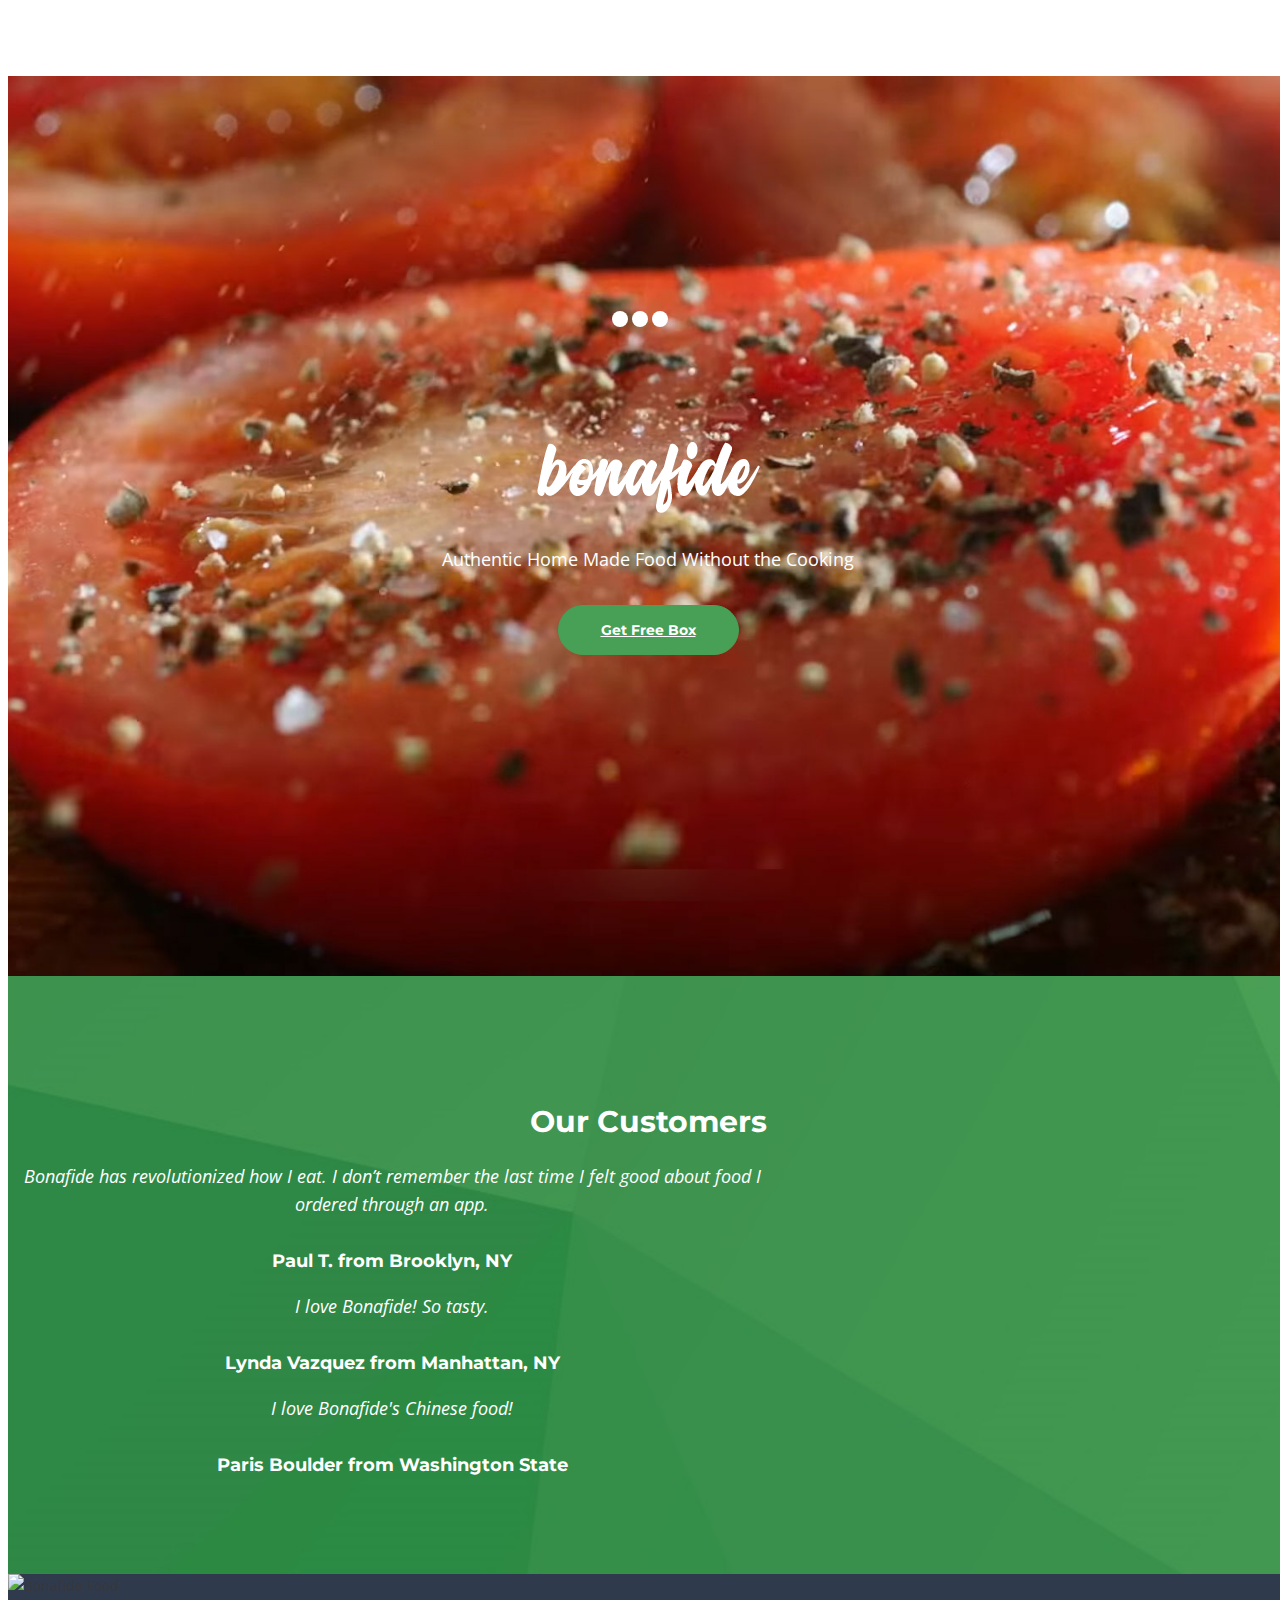
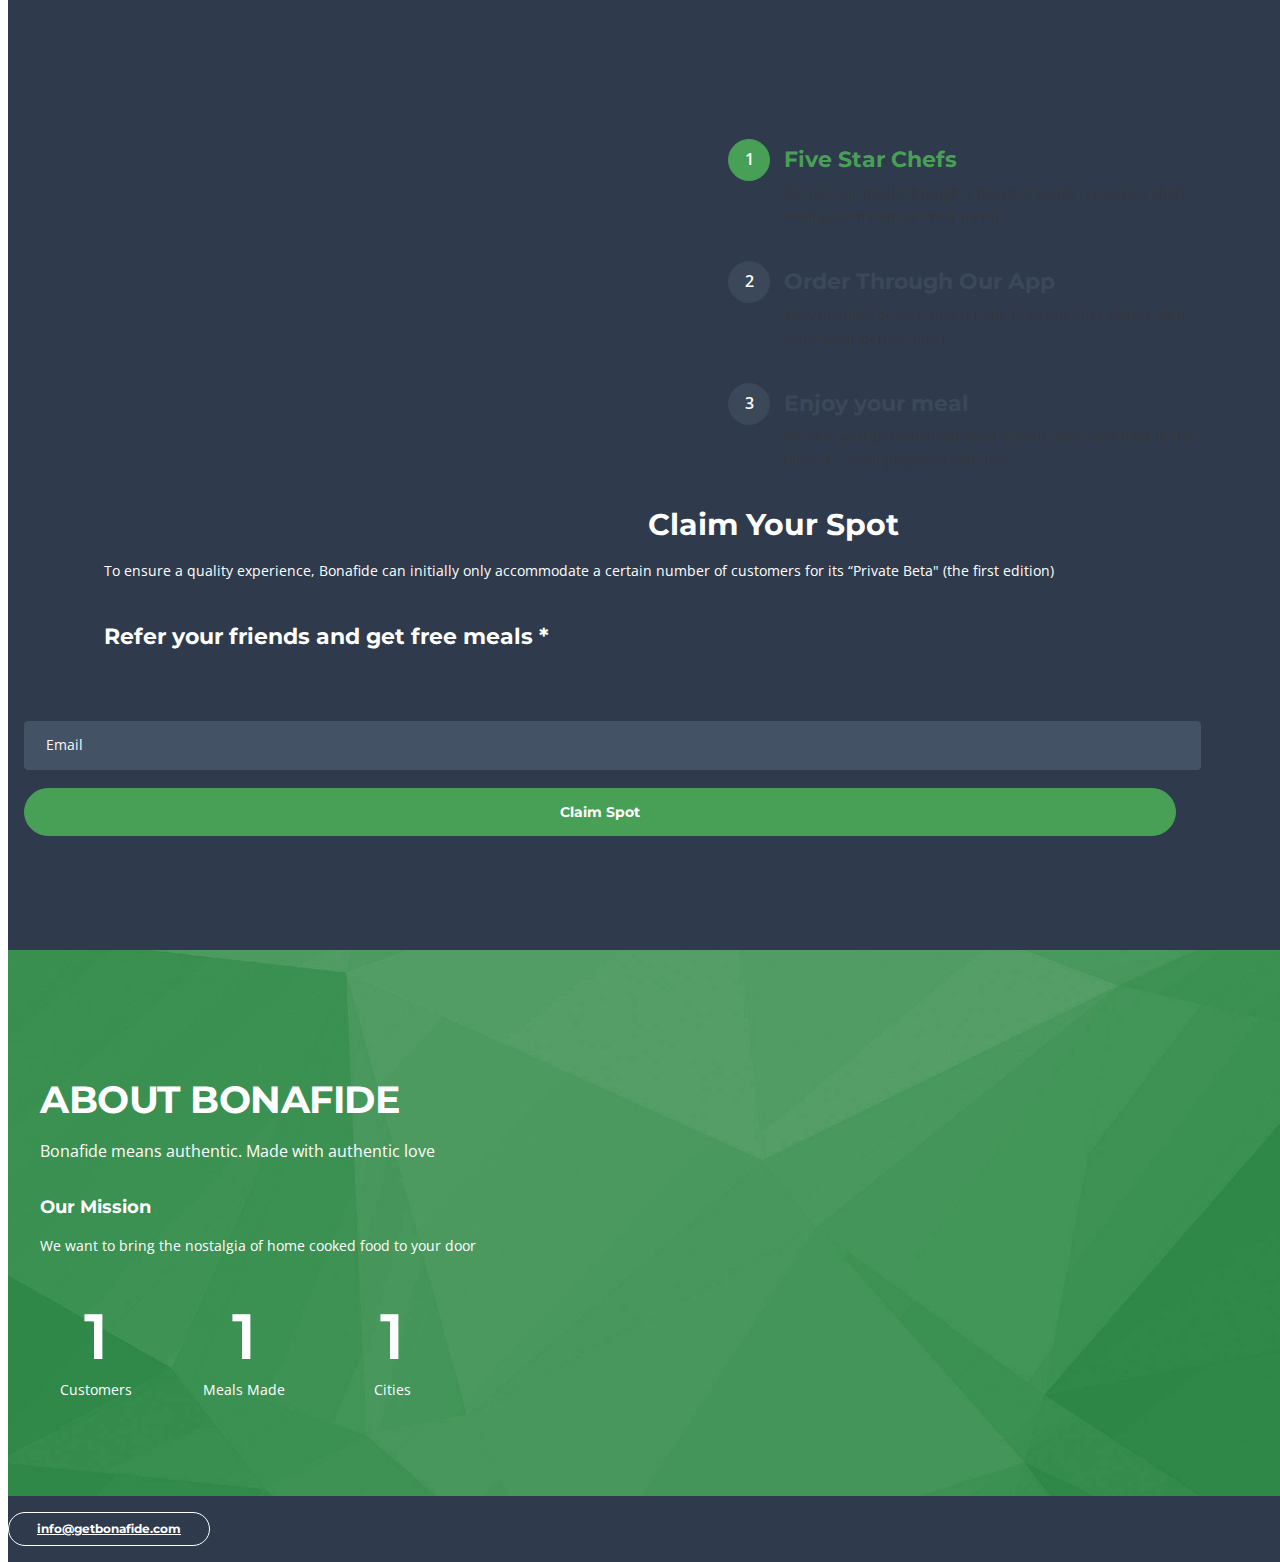
==== commit 8607d21c: "updated SEOs" ====
--- a/index.html
+++ b/index.html
@@ -3,10 +3,20 @@
     <head>
         <meta charset="utf-8">
         <meta name="viewport" content="width=device-width, initial-scale=1, shrink-to-fit=no">
+
+        <!-- Global site tag (gtag.js) - Google Analytics -->
+        <script async src="https://www.googletagmanager.com/gtag/js?id=UA-130672610-1"></script>
+        <script>
+        window.dataLayer = window.dataLayer || [];
+        function gtag(){dataLayer.push(arguments);}
+        gtag('js', new Date());
+
+        gtag('config', 'UA-130672610-1');
+        </script>
         
         <!-- SEO Meta Tags -->
-        <meta name="description" content="Create job listings, gather CV applications and present HR services to online visitors with this Bootstrap 4 HTML landing page template.">
-        <meta name="author" content="Inovatik">
+        <meta name="description" content="Get authentic home cooked food from Bonafide! Made with love">
+        <meta name="author" content="Bonafide">
 
         <!-- OG Meta Tags to improve the way the post looks when you share the page on LinkedIn, Facebook, Google+ -->
         <meta property="og:site_name" content="" /> <!-- website name -->
--- a/css/styles.css
+++ b/css/styles.css
@@ -771,7 +771,7 @@
 /*    04. Header     */
 /*********************/
 .header {
-    background: linear-gradient(rgba(145, 211, 67, 0), rgba(145, 211, 67, 0)), url('../images/header-background.jpg') center center no-repeat;
+    background: linear-gradient(rgba(145, 211, 67, 0), rgba(145, 211, 67, 0)), url('../images/header-background-tomato.jpg') center center no-repeat;
     background-size: cover; 
     text-align: center;
     min-height: 100%;
@@ -1883,9 +1883,10 @@
     padding:1em;
     margin-top: 1em;
     margin-bottom: 1em;
-    background-color: rgb(240,240,240);
+    background-color: rgb(255,255,255);
     border: 1px solid rgba(0,0,0,0.3);
     border-radius: 3px;
+    font-weight: bold;
 }
 .friend-count-container{
     text-align: center;
@@ -1901,6 +1902,13 @@
 /*     19. Media Queries     */
 /*****************************/
 @media (max-width: 414px ){
+    .success-page{
+        background-size: 270%;
+        background-repeat: repeat;
+        padding-bottom: 1em;
+        background-position-y: -35px;
+
+    }
     .white-container{
         padding: 1.5em;
     }
@@ -1912,13 +1920,16 @@
         font-size: 1em;
         line-height: 1.2em;
     }
-    .thanks-header img{ margin-left: auto; margin-right: auto;}
+    .thanks-header img{ margin-left: 1em; margin-right: 1em; max-height: 30px;}
     .thanks-header span{
-        display: block;
+        display: inline-block;
     }
     .progress-container h4{
         font-size: 1em;
         line-height: 1.2em;
+    }
+    .progress-container{
+        margin-top: 2em;
     }
     
 }
@@ -2506,9 +2517,12 @@
     text-align: right !important;
 }
 
-.nav-item{
+.nav-item, .navbar-brand{
     display: none;
 }
-.top-nav-collapse .nav-item{
+.top-nav-collapse .nav-item, .top-nav-collapse .navbar-brand{
     display: inline-block;
 }
+.header{
+    position: initial !important;
+}
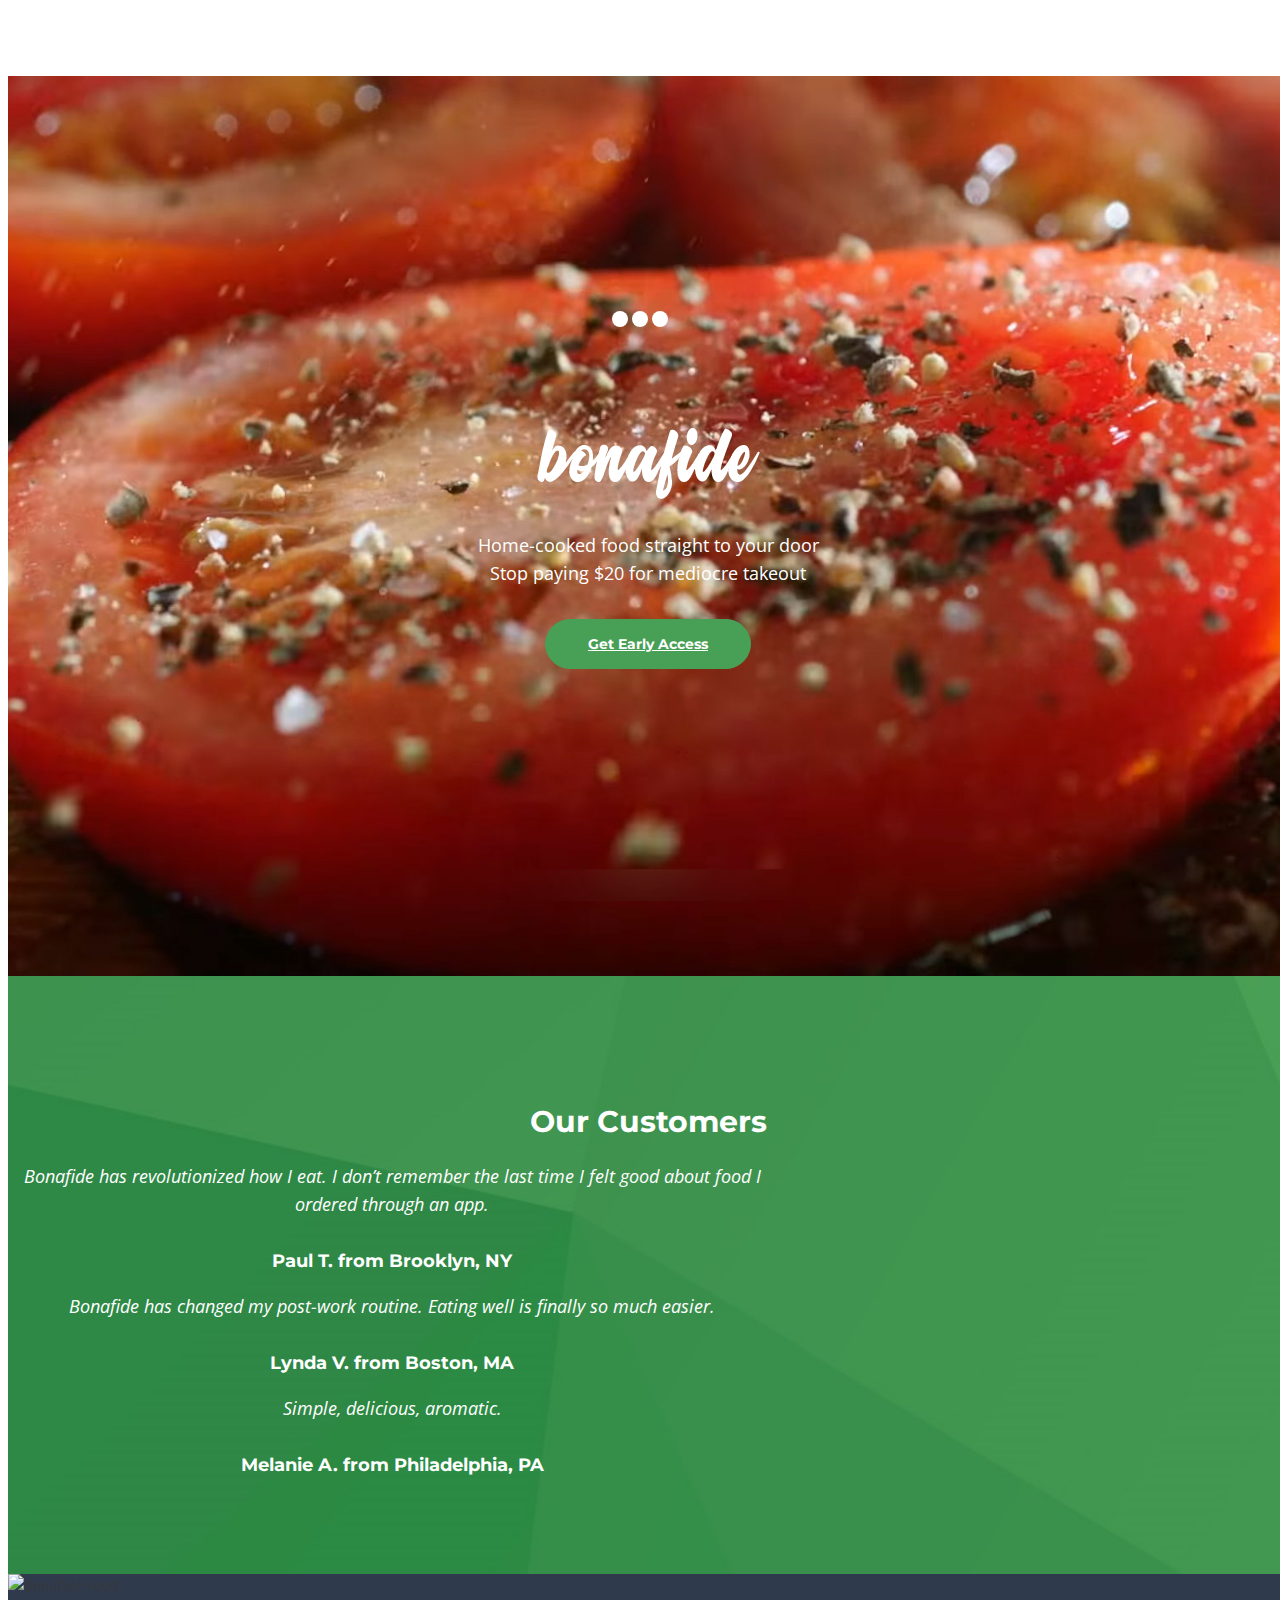
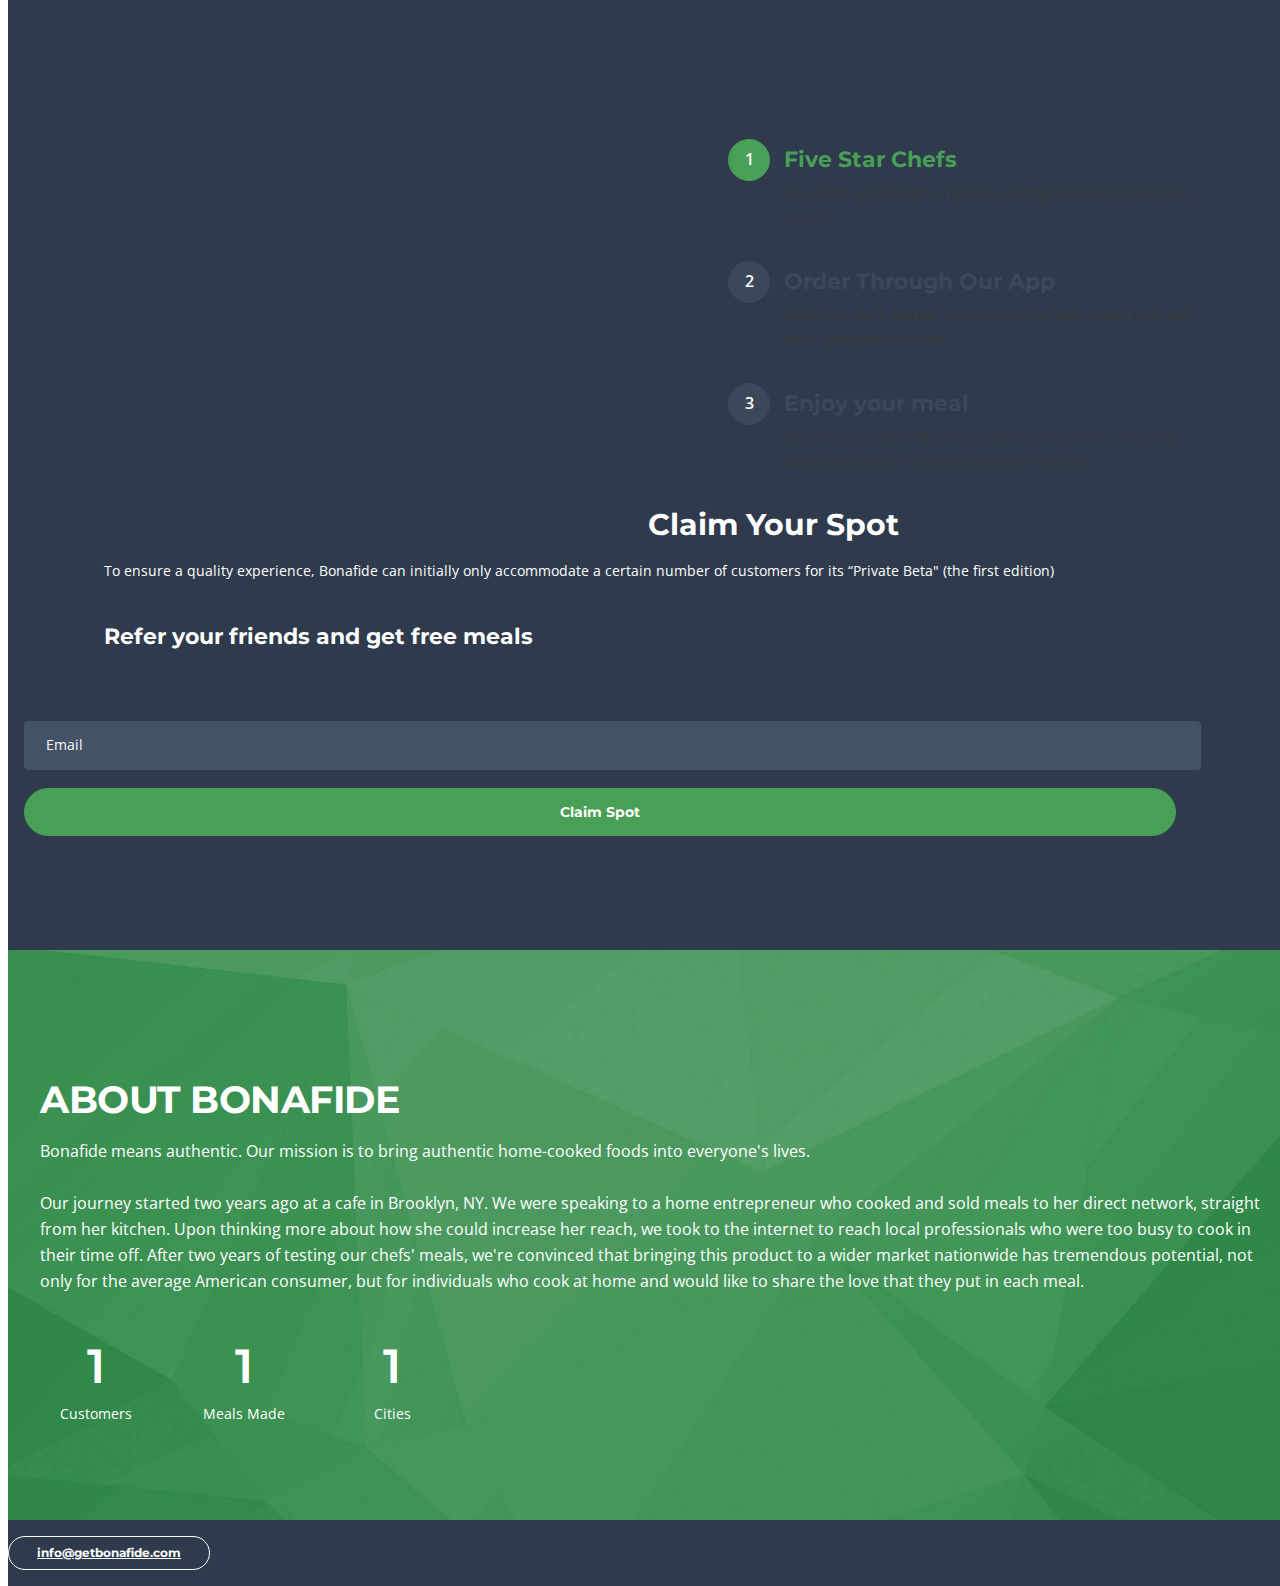
==== commit 2b47a7cf: "?" ====
--- a/index.html
+++ b/index.html
@@ -15,7 +15,7 @@
         </script>
         
         <!-- SEO Meta Tags -->
-        <meta name="description" content="Get authentic home cooked food from Bonafide! Made with love">
+        <meta name="description" content="Get authentic home cooked food from Bonafide!">
         <meta name="author" content="Bonafide">
 
         <!-- OG Meta Tags to improve the way the post looks when you share the page on LinkedIn, Facebook, Google+ -->
@@ -130,8 +130,8 @@
                     <div class="row inner">
                         <div class="col-lg-12">
                             <h1 class="h1-large"><img alt="Bonafide" src="images/bonafide_white.png"/></h1>
-                            <p class="p-heading p-large">Authentic Home Made Food Without the Cooking</p>
-                            <a class="btn-solid-lg page-scroll" href="#application">Get Free Box</a>
+                            <p class="p-heading p-large">Home-cooked food straight to your door</br>Stop paying $20 for mediocre takeout</p>
+                            <a class="btn-solid-lg page-scroll" href="#application">Get Early Access</a>
                         </div> <!-- end of col -->
                     </div> <!-- end of row -->
                     
@@ -162,15 +162,15 @@
 
                                     <!-- Slide -->
                                     <div class="swiper-slide">
-                                        <p class="testimonial-text p-large">I love Bonafide! So tasty.</p>
-                                        <h5 class="testimonial-author">Lynda Vazquez from Manhattan, NY</h5>
+                                        <p class="testimonial-text p-large">Bonafide has changed my post-work routine. Eating well is finally so much easier.</p>
+                                        <h5 class="testimonial-author">Lynda V. from Boston, MA</h5>
                                     </div> <!-- end of swiper-slide -->
                                     <!-- end of slide -->
 
                                     <!-- Slide -->
                                     <div class="swiper-slide">
-                                        <p class="testimonial-text p-large">I love Bonafide's Chinese food!</p>
-                                        <h5 class="testimonial-author">Paris Boulder from Washington State</h5>
+                                        <p class="testimonial-text p-large">Simple, delicious, aromatic.</p>
+                                        <h5 class="testimonial-author">Melanie A. from Philadelphia, PA</h5>
                                     </div> <!-- end of swiper-slide -->
                                     <!-- end of slide -->
 
@@ -212,7 +212,7 @@
                         </div>
                         <div id="collapseOne" class="collapse show" aria-labelledby="headingOne" data-parent="#accordionOne">
                             <div class="accordion-body">
-                                We put our meals through a board of world renowned chefs, testing each item on their menu
+                                Our chefs go through a rigorous vetting process by our taste testers
                             </div>
                         </div>
                     </div> <!-- end of item -->
@@ -227,7 +227,7 @@
                         </div>
                         <div id="collapseTwo" class="collapse" aria-labelledby="headingTwo" data-parent="#accordionOne">
                             <div class="accordion-body">
-                                View pictures of each menu item, read our chef stories, and select your perfect meal
+                                Read our chefs' stories, view pictures of each menu item and select your perfect meal
                             </div>
                         </div>
                     </div> <!-- end of item -->
@@ -242,7 +242,7 @@
                         </div>
                         <div id="collapseThree" class="collapse" aria-labelledby="headingThree" data-parent="#accordionOne">
                             <div class="accordion-body">
-                                Receive your personalized meal at your door, and bask in the bliss of a meal prepared with love
+                                Receive your selected home-cooked meal at your door and bask in the bliss of a meal prepared with love
                             </div>
                         </div>
                     </div> <!-- end of item -->
@@ -264,7 +264,7 @@
                         <div class="text-container">
                             <h3>Claim Your Spot</h3>
                             <p>To ensure a quality experience, Bonafide can initially only accommodate a certain number of customers for its “Private Beta" (the first edition)</p>
-                            <h4>Refer your friends and get free meals *</h4>
+                            <h4>Refer your friends and get free meals</h4>
                         </div> <!-- end of text-container -->
                         <!-- end of text container -->
 
@@ -326,23 +326,21 @@
                     <div class="col-lg-12 text-center">
                         <div class="counter-container">
                             <h2>ABOUT BONAFIDE</h2>
-                            <p class="p-large">Bonafide means authentic. Made with authentic love</p>
-                            <h5>Our Mission</h5>
-                            <p>We want to bring the nostalgia of home cooked food to your door</p>
+                            <p class="p-large">Bonafide means authentic. Our mission is to bring authentic home-cooked foods into everyone's lives.<br><br>Our journey started two years ago at a cafe in Brooklyn, NY. We were speaking to a home entrepreneur who cooked and sold meals to her direct network, straight from her kitchen. Upon thinking more about how she could increase her reach, we took to the internet to reach local professionals who were too busy to cook in their time off. After two years of testing our chefs' meals, we're convinced that bringing this product to a wider market nationwide has tremendous potential, not only for the average American consumer, but for individuals who cook at home and would like to share the love that they put in each meal.</p>
 
                             <!-- Counter -->
                             <div id="counter" class="text-center">
                                 <div class="cell">
-                                    <div class="counter-value number-count" id="num_customers" data-count="234">1</div>
+                                    <div class="counter-value number-count" id="num_customers" data-count="5346">1</div>
                                     <input type="hidden" id="hiddenVal">
                                     <p class="counter-info">Customers</p>
                                 </div>
                                 <div class="cell">
-                                    <div class="counter-value number-count" data-count="1185">1</div>
+                                    <div class="counter-value number-count" id="num_meals" data-count="21384">1</div>
                                     <p class="counter-info">Meals Made</p>
                                 </div>
                                 <div class="cell" style="margin-right:0px;">
-                                    <div class="counter-value number-count" data-count="9">1</div>
+                                    <div class="counter-value number-count" id="num_cities" data-count="3">1</div>
                                     <p class="counter-info">Cities</p>
                                 </div>
                             </div>
--- a/css/styles.css
+++ b/css/styles.css
@@ -1558,7 +1558,7 @@
 .counter #counter .counter-value {
     margin-bottom: 0.125rem;
     color: #fff;
-    font: 600 3.5rem/3.75rem "Montserrat", sans-serif;	
+    font: 600 3rem/3rem "Montserrat", sans-serif;	
     vertical-align: middle;
 }
 
@@ -1938,7 +1938,7 @@
 
 @media (min-width: 268px) {
     .counter #counter .counter-value {
-        font: 600 2.5rem/3.75rem "Montserrat", sans-serif;	
+        font: 600 2rem/2rem "Montserrat", sans-serif;	
     }
 
     .navbar-custom.top-nav-collapse {
@@ -2005,7 +2005,7 @@
     .header {
         position: relative;
         height: 100%;
-        min-height: 50rem;
+        /*min-height: 50rem;*/
     }
 
     .header .header-content {
@@ -2453,7 +2453,7 @@
     }
     
     .counter #counter .counter-value {
-        font: 600 4rem/3.75rem "Montserrat", sans-serif;	
+        font: 600 3rem/3rem "Montserrat", sans-serif;	
 	  }
 	  /* end of about */
 
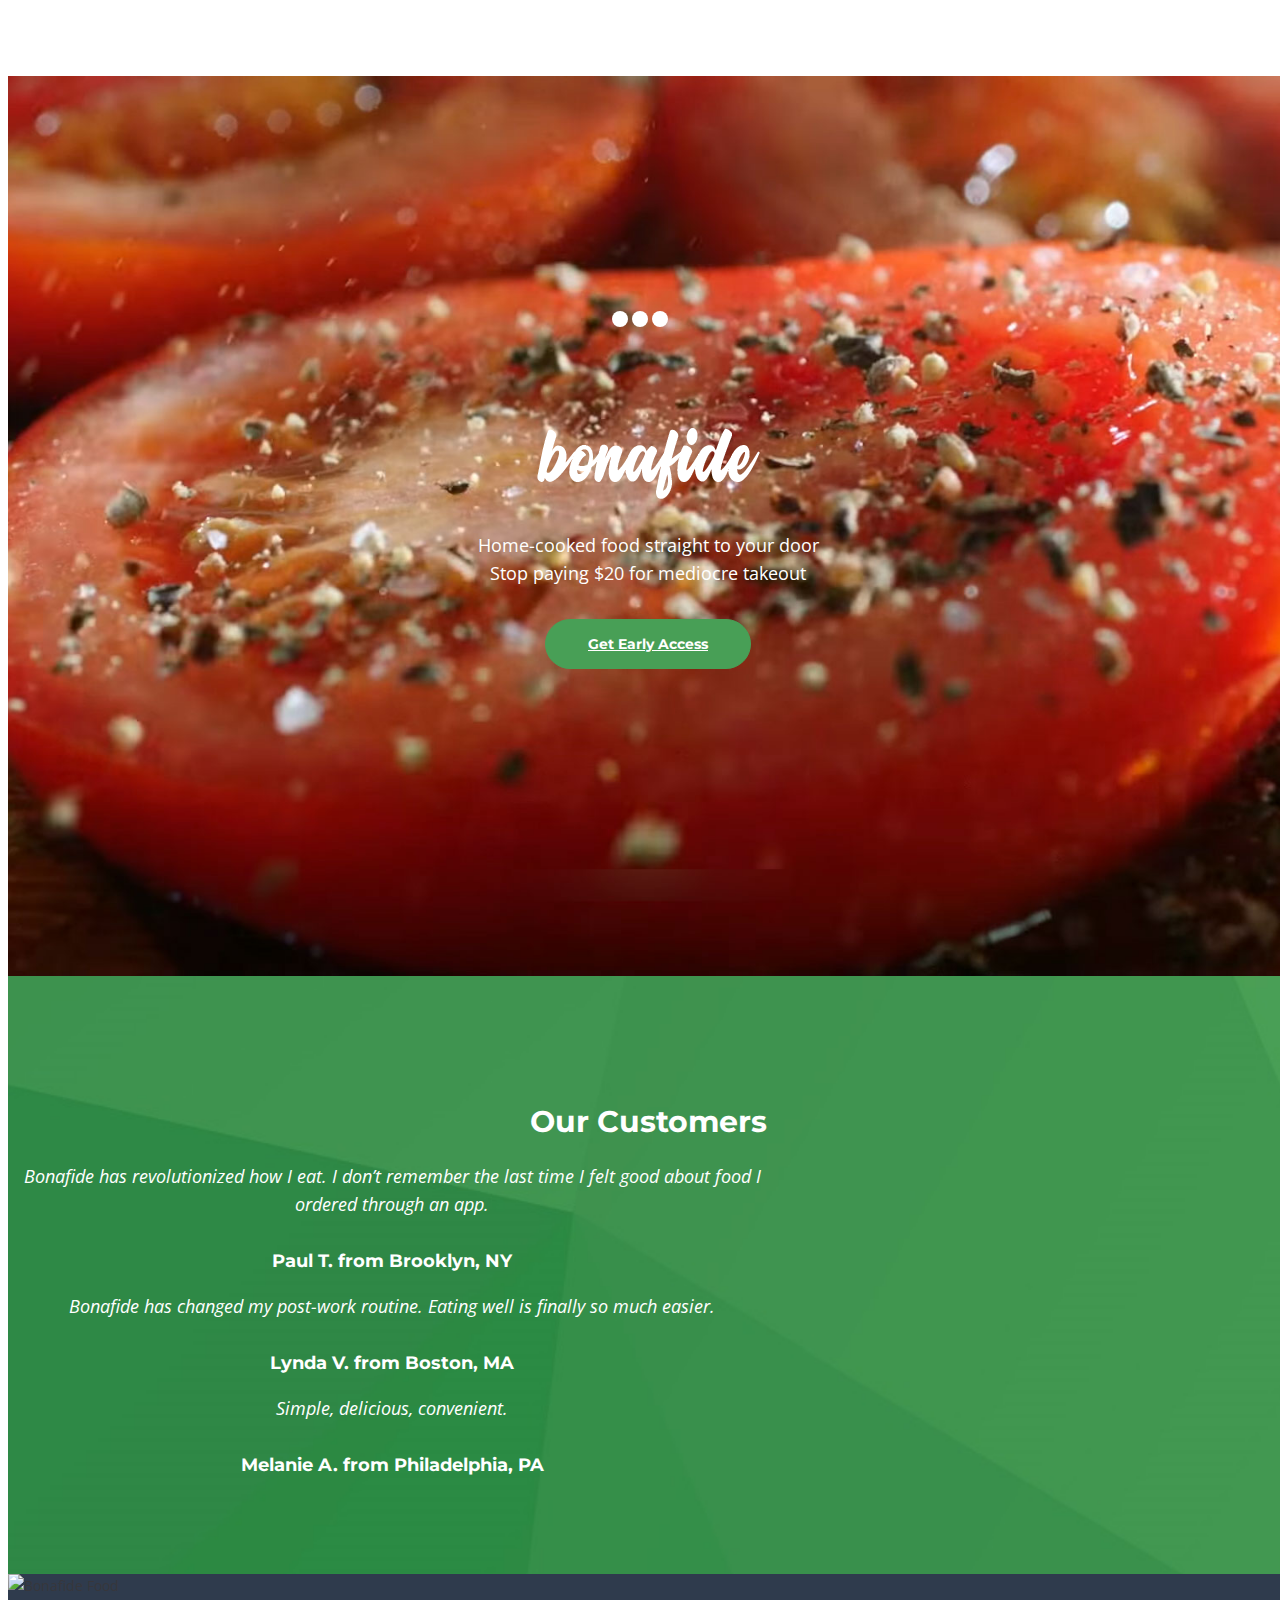
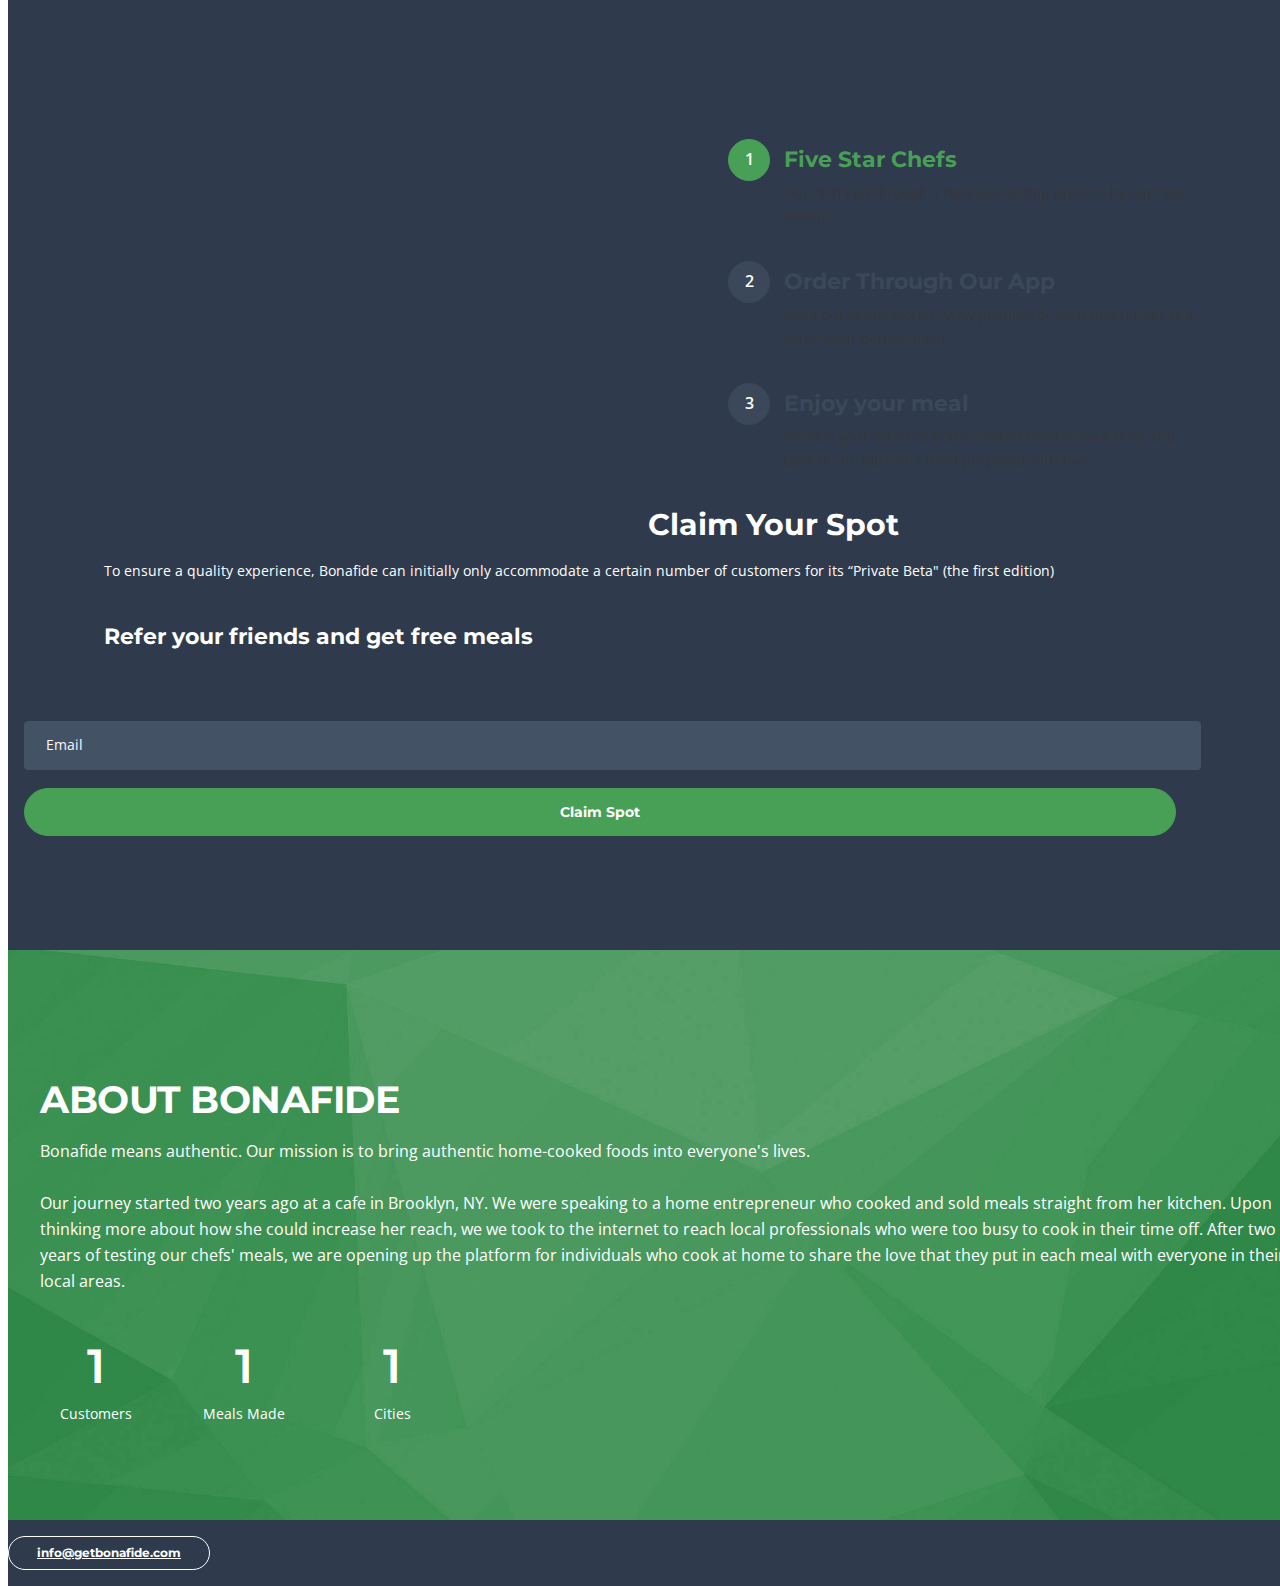
==== commit d48d1524: "feature fixes" ====
--- a/index.html
+++ b/index.html
@@ -65,7 +65,7 @@
                 <a class="navbar-brand logo-image page-scroll" href="index.html"><img src="images/bonafide_white.png" alt="Bonafide"></a>
                 <div class="sign-up-container">
                     <span class="nav-item">
-                        <a class="btn-outline-sm" href="#application">Sign up</a>
+                        <a class="btn-outline-sm page-scroll" href="#application">Sign up</a>
                     </span>
 
                 </div>                
@@ -121,7 +121,9 @@
         <header id="header" class="header">
 
             <!-- Header YouTube Background -->
-            <div id="bgndVideo" class="player" data-property="{videoURL:'https://www.youtube.com/watch?v=6_2565hnCmI', optimizeDisplay: true, containment:'.header', useOnMobile: true, quality:'highres', autoPlay:true, mute: true, startAt: 0, stopAt: 15, opacity: 1, stopMovieOnBlur: false, showControls: false, showInfo:false}"></div>
+            <div id="bgndVideo" class="player" data-property="{videoURL: 'https://www.youtube.com', optimizeDisplay: true, containment:'.header', useOnMobile: true, quality:'highres', autoPlay:true, mute: true, startAt: 0, stopAt: 26, opacity: 1, stopMovieOnBlur: false, showControls: false, showInfo:false}">
+                <input type="hidden" id="hiddenVidVal">
+            </div>
             
             <!-- end of header youtube background -->
 
@@ -169,7 +171,7 @@
 
                                     <!-- Slide -->
                                     <div class="swiper-slide">
-                                        <p class="testimonial-text p-large">Simple, delicious, aromatic.</p>
+                                        <p class="testimonial-text p-large">Simple, delicious, convenient.</p>
                                         <h5 class="testimonial-author">Melanie A. from Philadelphia, PA</h5>
                                     </div> <!-- end of swiper-slide -->
                                     <!-- end of slide -->
@@ -326,7 +328,7 @@
                     <div class="col-lg-12 text-center">
                         <div class="counter-container">
                             <h2>ABOUT BONAFIDE</h2>
-                            <p class="p-large">Bonafide means authentic. Our mission is to bring authentic home-cooked foods into everyone's lives.<br><br>Our journey started two years ago at a cafe in Brooklyn, NY. We were speaking to a home entrepreneur who cooked and sold meals to her direct network, straight from her kitchen. Upon thinking more about how she could increase her reach, we took to the internet to reach local professionals who were too busy to cook in their time off. After two years of testing our chefs' meals, we're convinced that bringing this product to a wider market nationwide has tremendous potential, not only for the average American consumer, but for individuals who cook at home and would like to share the love that they put in each meal.</p>
+                            <p class="p-large">Bonafide means authentic. Our mission is to bring authentic home-cooked foods into everyone's lives.<br><br>Our journey started two years ago at a cafe in Brooklyn, NY. We were speaking to a home entrepreneur who cooked and sold meals straight from her kitchen. Upon thinking more about how she could increase her reach, we we took to the internet to reach local professionals who were too busy to cook in their time off. After two years of testing our chefs' meals, we are opening up the platform for individuals who cook at home to share the love that they put in each meal with everyone in their local areas.</p>
 
                             <!-- Counter -->
                             <div id="counter" class="text-center">
@@ -337,6 +339,7 @@
                                 </div>
                                 <div class="cell">
                                     <div class="counter-value number-count" id="num_meals" data-count="21384">1</div>
+                                    <input type="hidden" id="hiddenValMeals">
                                     <p class="counter-info">Meals Made</p>
                                 </div>
                                 <div class="cell" style="margin-right:0px;">
